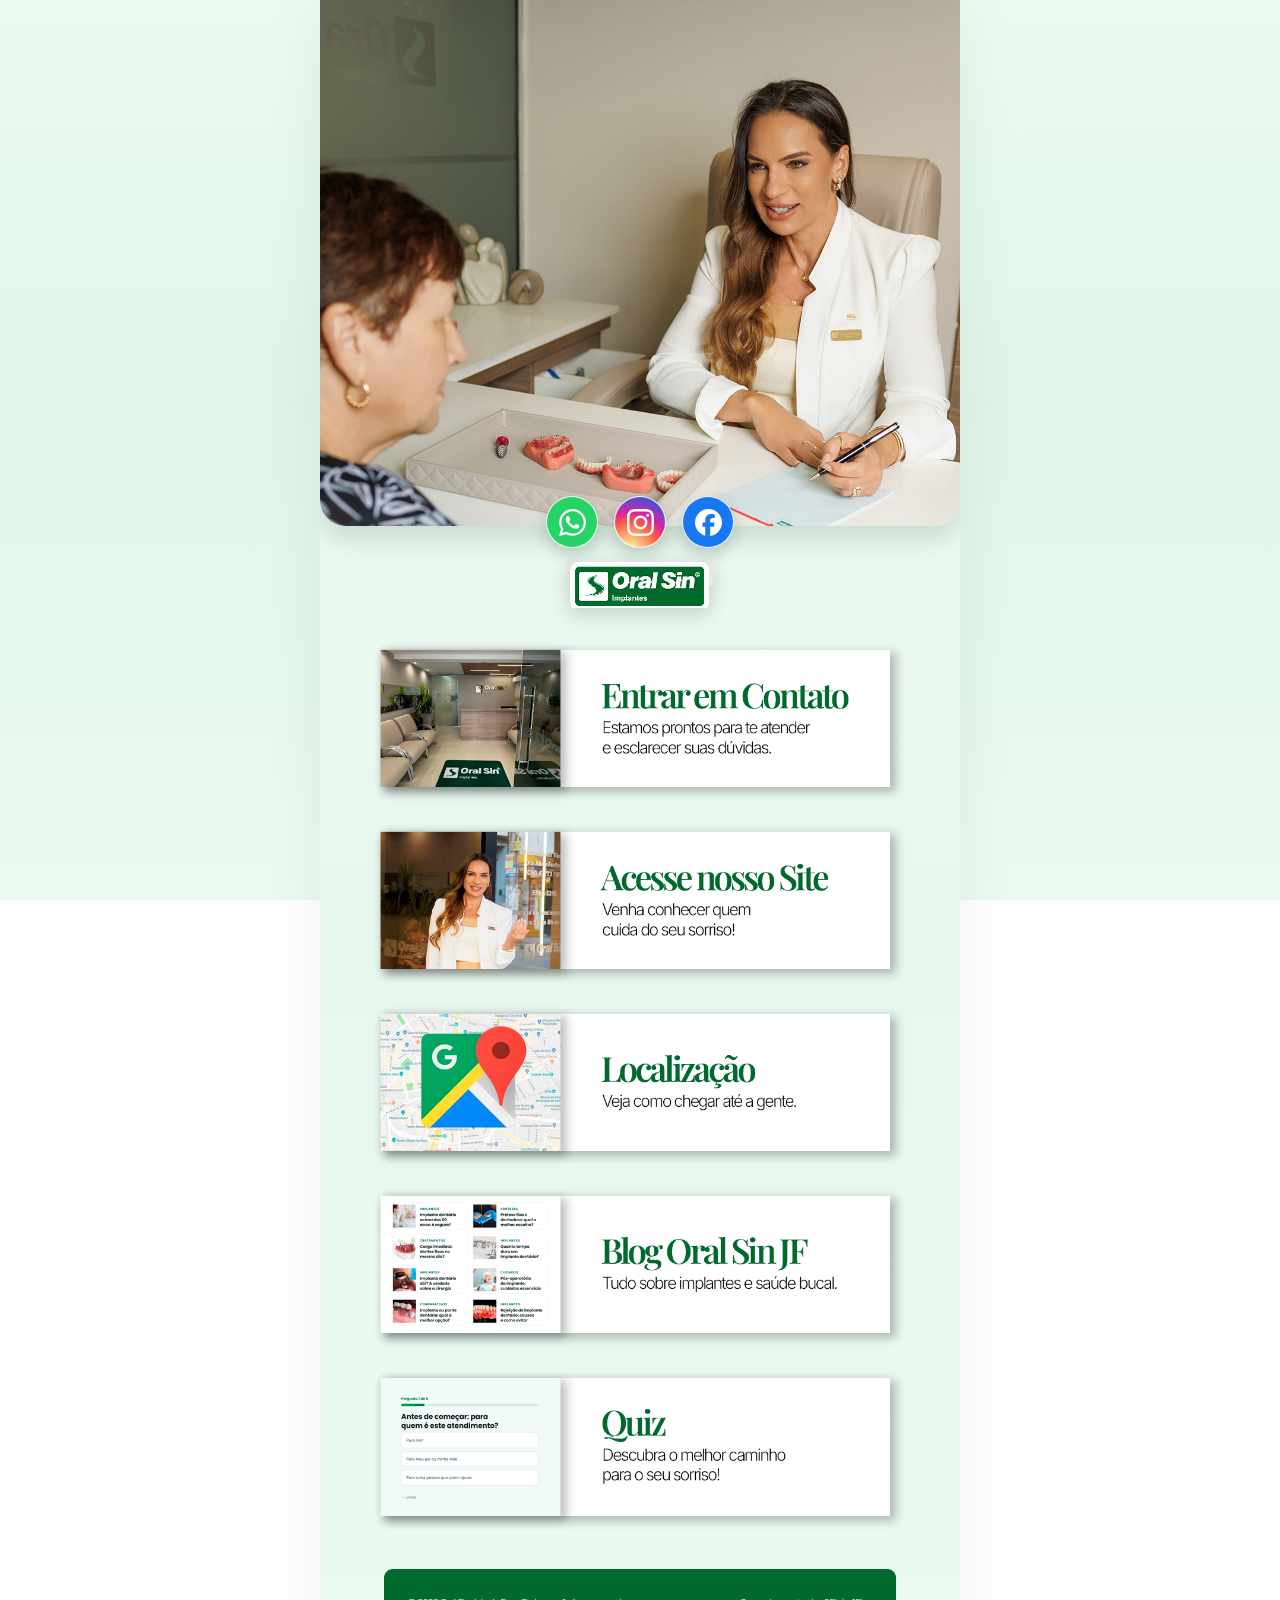
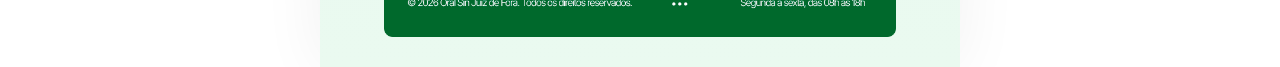
==== index.html @ c2d7e997 "Volta as animacoes ao esquema simples (so hover) - Remove fade-in do hero, entrada escalonada dos bo" ====
<!DOCTYPE html>
<html lang="pt-BR">
<head>
  <meta charset="UTF-8" />
  <meta name="viewport" content="width=device-width, initial-scale=1.0" />
  <title>Oral Sin Implantes · Juiz de Fora</title>
  <meta name="description" content="Oral Sin Implantes Juiz de Fora — entre em contato, conheça nosso site, localização, blog e faça o quiz do seu sorriso." />

  <!-- Open Graph / compartilhamento -->
  <meta property="og:title" content="Oral Sin Implantes · Juiz de Fora" />
  <meta property="og:description" content="Cuidamos do seu sorriso. Fale com a gente, conheça nosso trabalho e tire suas dúvidas sobre implantes." />
  <meta property="og:type" content="website" />
  <meta property="og:image" content="assets/hero.png" />

  <link rel="icon" href="assets/favicon.png" />
  <link rel="stylesheet" href="styles.css" />
</head>
<body>
  <div class="page">

    <!-- ===================== HERO ===================== -->
    <header class="hero">
      <div class="hero__media">
        <img class="hero__img" src="assets/hero-photo.png" alt="Oral Sin Implantes — Juiz de Fora" />
      </div>

      <!-- Barra: botões sociais ACIMA do logo -->
      <div class="hero__bar">
        <nav class="socials" aria-label="Redes sociais">
          <a class="soc soc--wa" href="#" target="_blank" rel="noopener" aria-label="WhatsApp">
            <svg viewBox="0 0 24 24" aria-hidden="true"><path d="M17.472 14.382c-.297-.149-1.758-.867-2.03-.967-.273-.099-.471-.148-.67.15-.197.297-.767.966-.94 1.164-.173.199-.347.223-.644.075-.297-.149-1.255-.463-2.39-1.475-.883-.788-1.48-1.761-1.653-2.059-.173-.297-.018-.458.13-.606.134-.133.298-.347.446-.52.149-.174.198-.298.298-.497.099-.198.05-.371-.025-.52-.075-.149-.669-1.612-.916-2.207-.242-.579-.487-.5-.669-.51-.173-.008-.371-.01-.57-.01-.198 0-.52.074-.792.372-.272.297-1.04 1.016-1.04 2.479 0 1.462 1.065 2.875 1.213 3.074.149.198 2.096 3.2 5.077 4.487.709.306 1.263.489 1.694.625.712.227 1.36.195 1.872.118.571-.085 1.758-.719 2.006-1.413.248-.694.248-1.289.173-1.413-.074-.124-.272-.198-.57-.347m-5.421 7.403h-.004a9.87 9.87 0 01-5.031-1.378l-.361-.214-3.741.982.998-3.648-.235-.374a9.86 9.86 0 01-1.51-5.26c.001-5.45 4.436-9.884 9.888-9.884 2.64 0 5.122 1.03 6.988 2.898a9.825 9.825 0 012.893 6.994c-.003 5.45-4.437 9.884-9.885 9.884m8.413-18.297A11.815 11.815 0 0012.05 0C5.495 0 .16 5.335.157 11.892c0 2.096.547 4.142 1.588 5.945L.057 24l6.305-1.654a11.882 11.882 0 005.683 1.448h.005c6.554 0 11.89-5.335 11.893-11.893a11.821 11.821 0 00-3.48-8.413Z"/></svg>
          </a>
          <a class="soc soc--ig" href="#" target="_blank" rel="noopener" aria-label="Instagram">
            <svg viewBox="0 0 24 24" aria-hidden="true"><path d="M12 2.163c3.204 0 3.584.012 4.85.07 3.252.148 4.771 1.691 4.919 4.919.058 1.265.069 1.645.069 4.849 0 3.205-.012 3.584-.069 4.849-.149 3.225-1.664 4.771-4.919 4.919-1.266.058-1.644.07-4.85.07-3.204 0-3.584-.012-4.849-.07-3.26-.149-4.771-1.699-4.919-4.92-.058-1.265-.07-1.644-.07-4.849 0-3.204.013-3.583.07-4.849.149-3.227 1.664-4.771 4.919-4.919 1.266-.057 1.645-.069 4.849-.069M12 0C8.741 0 8.333.014 7.053.072 2.695.272.273 2.69.073 7.052.014 8.333 0 8.741 0 12c0 3.259.014 3.668.072 4.948.2 4.358 2.618 6.78 6.98 6.98C8.333 23.986 8.741 24 12 24c3.259 0 3.668-.014 4.948-.072 4.354-.2 6.782-2.618 6.979-6.98.059-1.28.073-1.689.073-4.948 0-3.259-.014-3.667-.072-4.947-.196-4.354-2.617-6.78-6.979-6.98C15.668.014 15.259 0 12 0m0 5.838a6.162 6.162 0 100 12.324 6.162 6.162 0 000-12.324M12 16a4 4 0 110-8 4 4 0 010 8m6.406-11.845a1.44 1.44 0 100 2.881 1.44 1.44 0 000-2.881"/></svg>
          </a>
          <a class="soc soc--fb" href="#" target="_blank" rel="noopener" aria-label="Facebook">
            <svg viewBox="0 0 24 24" aria-hidden="true"><path d="M9.101 23.691v-7.98H6.627v-3.667h2.474v-1.58c0-4.085 1.848-5.978 5.858-5.978.401 0 .955.042 1.468.103a8.68 8.68 0 011.141.195v3.325a8.623 8.623 0 00-.653-.036 26.805 26.805 0 00-.733-.009c-.707 0-1.259.096-1.675.309a1.686 1.686 0 00-.679.622c-.258.42-.374.995-.374 1.752v1.297h3.919l-.386 2.103-.287 1.564h-3.246v8.245C19.396 23.238 24 18.179 24 12.044c0-6.627-5.373-12-12-12S0 5.417 0 12.044c0 5.628 3.874 10.35 9.101 11.647Z"/></svg>
          </a>
        </nav>

        <div class="brand">
          <img src="assets/logo.png" alt="Oral Sin Implantes" />
        </div>
      </div>
    </header>

    <!-- ===================== LINKS ===================== -->
    <main class="links">
      <a class="card" href="#" data-link="contato">
        <img src="assets/card-contato.png" alt="Entrar em Contato — estamos prontos para te atender e esclarecer suas dúvidas." />
      </a>

      <a class="card" href="#" data-link="site">
        <img src="assets/card-site.png" alt="Acesse nosso Site — venha conhecer quem cuida do seu sorriso!" />
      </a>

      <a class="card" href="#" data-link="localizacao">
        <img src="assets/card-localizacao.png" alt="Localização — veja como chegar até a gente." />
      </a>

      <a class="card" href="#" data-link="blog">
        <img src="assets/card-blog.png" alt="Blog Oral Sin JF — tudo sobre implantes e saúde bucal." />
      </a>

      <a class="card" href="#" data-link="quiz">
        <img src="assets/card-quiz.png" alt="Quiz — descubra o melhor caminho para o seu sorriso!" />
      </a>
    </main>

    <!-- ===================== RODAPÉ ===================== -->
    <footer class="footer">
      <img src="assets/footer.png" alt="© 2026 Oral Sin Juiz de Fora. Todos os direitos reservados. Segunda a sexta, das 08h às 18h." />
    </footer>

  </div>
</body>
</html>
---- styles.css ----
/* ============================================================
   Oral Sin Implantes · Juiz de Fora — Linktree
   Montado a partir das imagens exportadas do Photoshop (1080px).
   Barra inferior (sociais + logo) reconstruída em HTML.
   ============================================================ */

:root {
  --page-width: 640px;

  /* Proporções do layout original (1080px de referência) */
  --card-inset: 8.5%;    /* cards = 896/1080 */
  --footer-inset: 10%;   /* rodapé = 864/1080 */

  /* Marca */
  --green:       #12833f;
  --green-dark:  #0c6a31;

  /* Cores das redes */
  --wa: #25d366;
  --fb: #1877f2;

  --ease: cubic-bezier(.22, .7, .2, 1);
}

* { box-sizing: border-box; }
html, body { margin: 0; padding: 0; }
html { scroll-behavior: smooth; }

body {
  font-family: system-ui, -apple-system, Segoe UI, Roboto, sans-serif;
  background: linear-gradient(180deg, #eafaf0 0%, #dff5e7 45%, #eafaf0 100%);
  background-attachment: fixed;
  -webkit-font-smoothing: antialiased;
}

img { display: block; max-width: 100%; height: auto; }

.page {
  max-width: var(--page-width);
  margin: 0 auto;
  background: linear-gradient(180deg, #f2fbf5 0%, #e7f7ee 55%, #eafaf0 100%);
  min-height: 100vh;
  box-shadow: 0 0 60px rgba(0, 0, 0, 0.06);
  overflow: hidden;
}

/* ===================== HERO ===================== */
.hero { position: relative; }

.hero__media {
  line-height: 0;
  overflow: hidden;
  border-radius: 0 0 26px 26px;
  box-shadow: 0 12px 26px rgba(12, 60, 30, 0.16);
}
.hero__img { width: 100%; }

/* Barra: sociais acima do logo, subindo levemente sobre a foto */
.hero__bar {
  position: relative;
  z-index: 3;
  margin-top: -30px;
  display: flex;
  flex-direction: column;
  align-items: center;
  gap: 14px;
  padding: 0 22px 4px;
}

/* --- Botões sociais --- */
.socials { display: flex; gap: 16px; }
.soc {
  --sz: 52px;
  width: var(--sz);
  height: var(--sz);
  display: grid;
  place-items: center;
  border-radius: 50%;
  color: #fff;
  text-decoration: none;
  /* traçado branco fino e discreto */
  border: 1.5px solid rgba(255, 255, 255, 0.9);
  box-shadow: 0 6px 16px rgba(12, 60, 30, 0.22);
  transition: transform .25s var(--ease), box-shadow .25s var(--ease);
}
.soc svg { width: 54%; height: 54%; fill: currentColor; }

.soc--wa { background: var(--wa); }
.soc--fb { background: var(--fb); }
.soc--ig {
  background:
    radial-gradient(circle at 30% 107%, #fdf497 0%, #fdf497 5%, #fd5949 45%, #d6249f 60%, #285AEB 90%);
}
.soc:hover {
  transform: translateY(-4px) scale(1.08);
  box-shadow: 0 12px 22px rgba(12, 60, 30, 0.3);
}
.soc:active { transform: translateY(-1px) scale(1.03); }

/* --- Logo --- */
.brand { line-height: 0; }
.brand img {
  height: 46px;
  width: auto;
  filter: drop-shadow(0 5px 10px rgba(12, 60, 30, 0.22));
  transition: transform .3s var(--ease);
}
.brand:hover img { transform: translateY(-2px) scale(1.03); }

/* ===================== LINKS / CARDS ===================== */
.links {
  display: flex;
  flex-direction: column;
  gap: 22px;
  padding: 30px var(--card-inset) 26px;
}

.card {
  display: block;
  line-height: 0;
  border-radius: 16px;
  transition: transform .18s ease, filter .18s ease;
}
.card img { width: 100%; border-radius: 16px; }
.card:hover {
  transform: translateY(-3px);
  filter: drop-shadow(0 12px 22px rgba(18, 83, 40, 0.22));
}
.card:active { transform: translateY(-1px); }

/* ===================== RODAPÉ ===================== */
.footer {
  line-height: 0;
  padding: 12px var(--footer-inset) 30px;
}
.footer img { width: 100%; }

/* ===================== RESPONSIVO ===================== */
@media (max-width: 460px) {
  .links { gap: 16px; padding: 24px var(--card-inset) 20px; }
  .footer { padding: 8px var(--footer-inset) 22px; }
  .soc { --sz: 46px; }
  .socials { gap: 13px; }
  .brand img { height: 40px; }
  .hero__bar { margin-top: -24px; gap: 11px; }
}

/* ===================== ACESSIBILIDADE ===================== */
@media (prefers-reduced-motion: reduce) {
  *, *::before, *::after {
    animation: none !important;
    transition: none !important;
  }
}
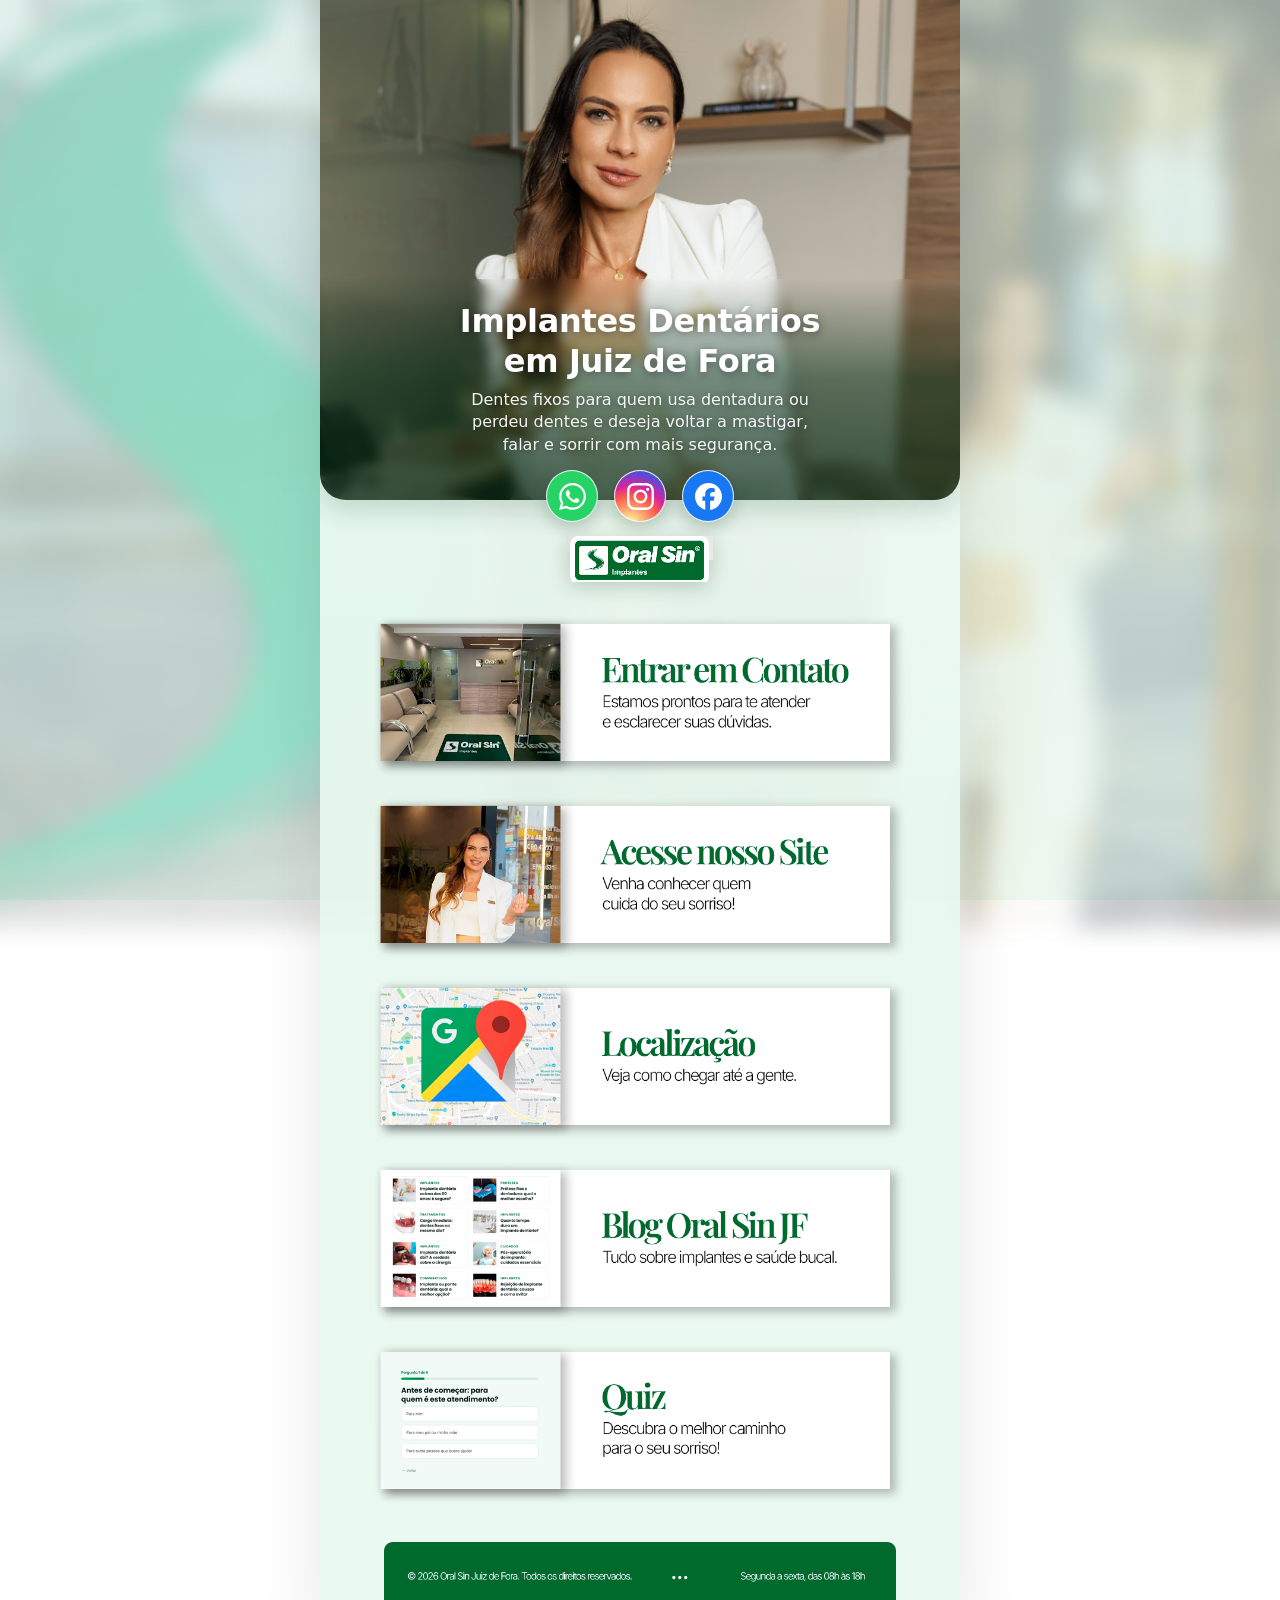
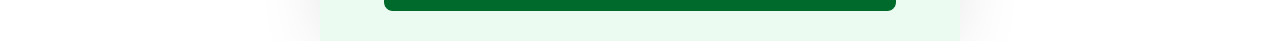
==== commit ceb398ac: "Trocar banner principal e adicionar título/subtítulo com fundo blur - Banner principal agora usa a f" ====
--- a/index.html
+++ b/index.html
@@ -21,7 +21,13 @@
     <!-- ===================== HERO ===================== -->
     <header class="hero">
       <div class="hero__media">
-        <img class="hero__img" src="assets/hero-photo.png" alt="Oral Sin Implantes — Juiz de Fora" />
+        <img class="hero__img" src="assets/4T7A7752.jpg" alt="Oral Sin Implantes — Juiz de Fora" />
+
+        <!-- Faixa com blur + opacidade: título e subtítulo -->
+        <div class="hero__overlay">
+          <h1 class="hero__title">Implantes Dentários<br />em Juiz de Fora</h1>
+          <p class="hero__subtitle">Dentes fixos para quem usa dentadura ou perdeu dentes e deseja voltar a mastigar, falar e sorrir com mais segurança.</p>
+        </div>
       </div>
 
       <!-- Barra: botões sociais ACIMA do logo -->
--- a/styles.css
+++ b/styles.css
@@ -27,20 +27,35 @@
 html { scroll-behavior: smooth; }
 
 body {
+  position: relative;
   font-family: system-ui, -apple-system, Segoe UI, Roboto, sans-serif;
   background: linear-gradient(180deg, #eafaf0 0%, #dff5e7 45%, #eafaf0 100%);
   background-attachment: fixed;
   -webkit-font-smoothing: antialiased;
 }
 
+/* Fundo com a foto da fachada — blur + opacidade */
+body::before {
+  content: "";
+  position: fixed;
+  inset: 0;
+  z-index: -1;
+  background: url("assets/4T7A7525.jpg") center / cover no-repeat;
+  filter: blur(12px);
+  opacity: 0.35;
+  transform: scale(1.06); /* evita bordas transparentes do blur */
+  pointer-events: none;
+}
+
 img { display: block; max-width: 100%; height: auto; }
 
 .page {
+  position: relative;
   max-width: var(--page-width);
   margin: 0 auto;
-  background: linear-gradient(180deg, #f2fbf5 0%, #e7f7ee 55%, #eafaf0 100%);
+  background: linear-gradient(180deg, rgba(242, 251, 245, 0.92) 0%, rgba(231, 247, 238, 0.92) 55%, rgba(234, 250, 240, 0.92) 100%);
   min-height: 100vh;
-  box-shadow: 0 0 60px rgba(0, 0, 0, 0.06);
+  box-shadow: 0 0 60px rgba(0, 0, 0, 0.10);
   overflow: hidden;
 }
 
@@ -48,12 +63,49 @@
 .hero { position: relative; }
 
 .hero__media {
+  position: relative;
   line-height: 0;
   overflow: hidden;
   border-radius: 0 0 26px 26px;
   box-shadow: 0 12px 26px rgba(12, 60, 30, 0.16);
 }
-.hero__img { width: 100%; }
+.hero__img {
+  width: 100%;
+  height: clamp(360px, 78vw, 500px);
+  object-fit: cover;
+  object-position: 50% 22%; /* mantém o rosto visível */
+}
+
+/* Faixa inferior com blur + opacidade sobre a foto */
+.hero__overlay {
+  position: absolute;
+  left: 0;
+  right: 0;
+  bottom: 0;
+  padding: 22px 26px 44px;
+  line-height: 1.25;
+  text-align: center;
+  color: #fff;
+  background: linear-gradient(180deg, rgba(9, 51, 26, 0) 0%, rgba(9, 51, 26, 0.55) 45%, rgba(7, 42, 21, 0.72) 100%);
+  -webkit-backdrop-filter: blur(6px);
+  backdrop-filter: blur(6px);
+}
+.hero__title {
+  margin: 0 0 8px;
+  font-size: clamp(1.5rem, 6.4vw, 2rem);
+  font-weight: 800;
+  letter-spacing: -0.01em;
+  text-shadow: 0 2px 10px rgba(0, 0, 0, 0.45);
+}
+.hero__subtitle {
+  margin: 0 auto;
+  max-width: 36ch;
+  font-size: clamp(0.86rem, 3.5vw, 1rem);
+  font-weight: 500;
+  line-height: 1.4;
+  color: rgba(255, 255, 255, 0.94);
+  text-shadow: 0 1px 6px rgba(0, 0, 0, 0.4);
+}
 
 /* Barra: sociais acima do logo, subindo levemente sobre a foto */
 .hero__bar {
@@ -143,6 +195,7 @@
   .socials { gap: 13px; }
   .brand img { height: 40px; }
   .hero__bar { margin-top: -24px; gap: 11px; }
+  .hero__overlay { padding: 18px 20px 40px; }
 }
 
 /* ===================== ACESSIBILIDADE ===================== */
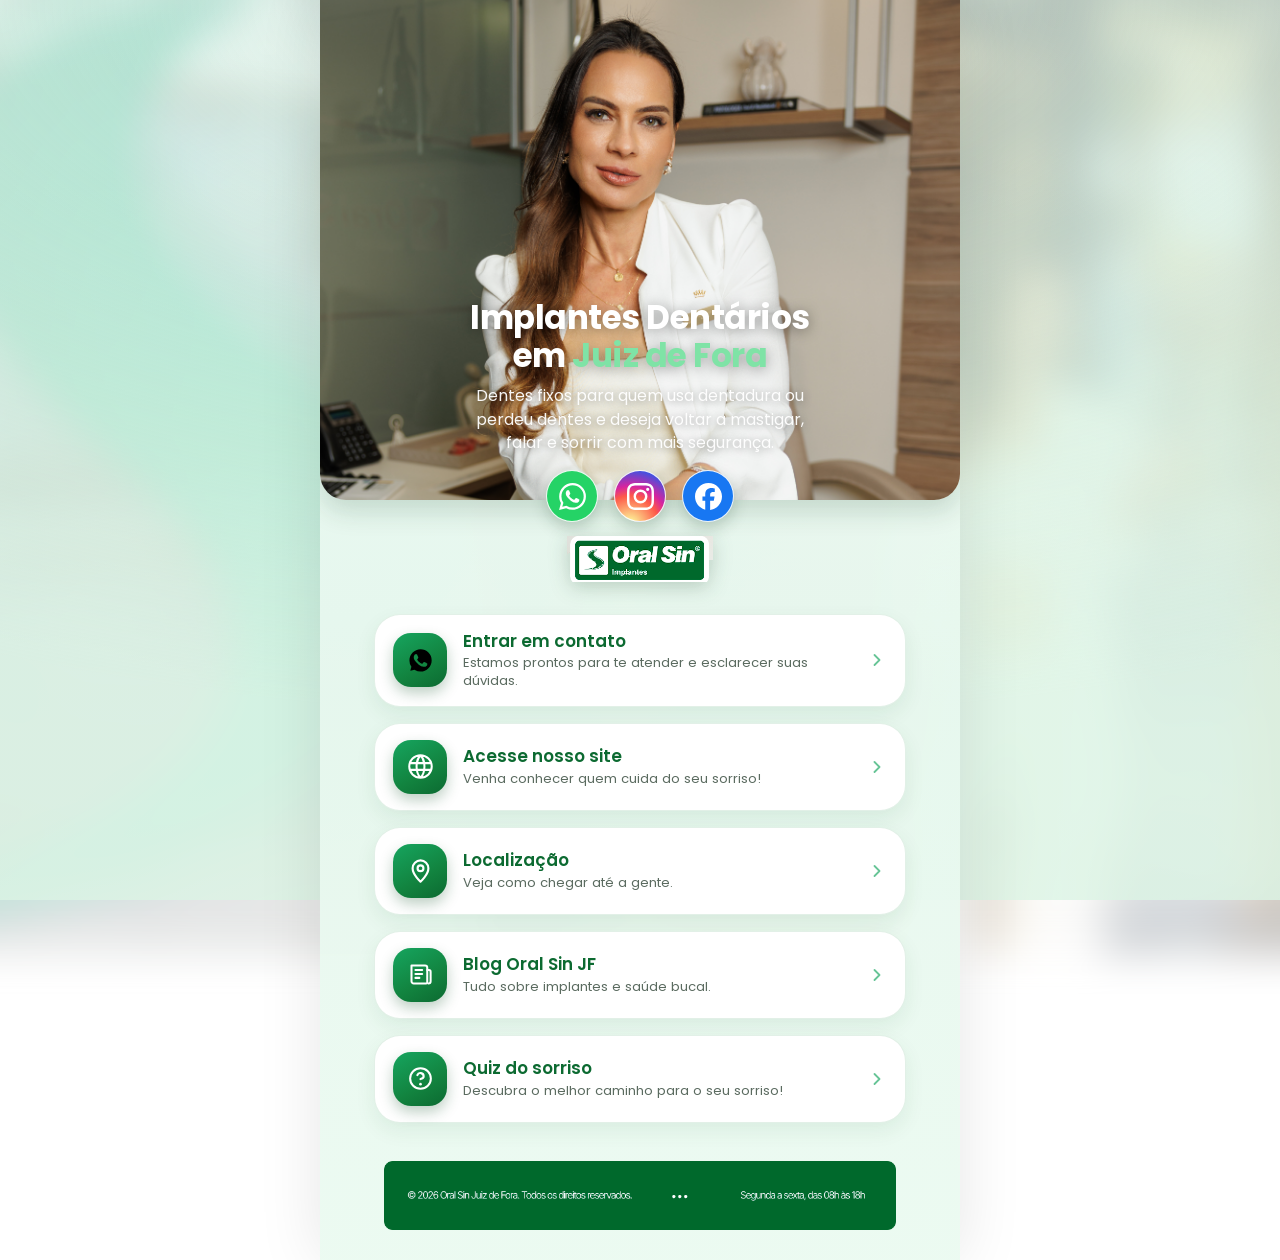
==== commit a8098d06: "Redesenhar cards nativos e refinar hero (blur leve, fonte Poppins, destaque) - Cards de links recons" ====
--- a/index.html
+++ b/index.html
@@ -13,6 +13,12 @@
   <meta property="og:image" content="assets/hero.png" />
 
   <link rel="icon" href="assets/favicon.png" />
+
+  <!-- Tipografia -->
+  <link rel="preconnect" href="https://fonts.googleapis.com" />
+  <link rel="preconnect" href="https://fonts.gstatic.com" crossorigin />
+  <link href="https://fonts.googleapis.com/css2?family=Poppins:wght@400;500;600;700;800&display=swap" rel="stylesheet" />
+
   <link rel="stylesheet" href="styles.css" />
 </head>
 <body>
@@ -25,7 +31,7 @@
 
         <!-- Faixa com blur + opacidade: título e subtítulo -->
         <div class="hero__overlay">
-          <h1 class="hero__title">Implantes Dentários<br />em Juiz de Fora</h1>
+          <h1 class="hero__title">Implantes Dentários<br />em <span class="hero__accent">Juiz de Fora</span></h1>
           <p class="hero__subtitle">Dentes fixos para quem usa dentadura ou perdeu dentes e deseja voltar a mastigar, falar e sorrir com mais segurança.</p>
         </div>
       </div>
@@ -33,7 +39,7 @@
       <!-- Barra: botões sociais ACIMA do logo -->
       <div class="hero__bar">
         <nav class="socials" aria-label="Redes sociais">
-          <a class="soc soc--wa" href="#" target="_blank" rel="noopener" aria-label="WhatsApp">
+          <a class="soc soc--wa" href="https://wa.me/553299818698?text=Ol%C3%A1!%20Quero%20agendar%20uma%20avalia%C3%A7%C3%A3o%20na%20unidade%20Centro." target="_blank" rel="noopener" aria-label="WhatsApp">
             <svg viewBox="0 0 24 24" aria-hidden="true"><path d="M17.472 14.382c-.297-.149-1.758-.867-2.03-.967-.273-.099-.471-.148-.67.15-.197.297-.767.966-.94 1.164-.173.199-.347.223-.644.075-.297-.149-1.255-.463-2.39-1.475-.883-.788-1.48-1.761-1.653-2.059-.173-.297-.018-.458.13-.606.134-.133.298-.347.446-.52.149-.174.198-.298.298-.497.099-.198.05-.371-.025-.52-.075-.149-.669-1.612-.916-2.207-.242-.579-.487-.5-.669-.51-.173-.008-.371-.01-.57-.01-.198 0-.52.074-.792.372-.272.297-1.04 1.016-1.04 2.479 0 1.462 1.065 2.875 1.213 3.074.149.198 2.096 3.2 5.077 4.487.709.306 1.263.489 1.694.625.712.227 1.36.195 1.872.118.571-.085 1.758-.719 2.006-1.413.248-.694.248-1.289.173-1.413-.074-.124-.272-.198-.57-.347m-5.421 7.403h-.004a9.87 9.87 0 01-5.031-1.378l-.361-.214-3.741.982.998-3.648-.235-.374a9.86 9.86 0 01-1.51-5.26c.001-5.45 4.436-9.884 9.888-9.884 2.64 0 5.122 1.03 6.988 2.898a9.825 9.825 0 012.893 6.994c-.003 5.45-4.437 9.884-9.885 9.884m8.413-18.297A11.815 11.815 0 0012.05 0C5.495 0 .16 5.335.157 11.892c0 2.096.547 4.142 1.588 5.945L.057 24l6.305-1.654a11.882 11.882 0 005.683 1.448h.005c6.554 0 11.89-5.335 11.893-11.893a11.821 11.821 0 00-3.48-8.413Z"/></svg>
           </a>
           <a class="soc soc--ig" href="#" target="_blank" rel="noopener" aria-label="Instagram">
@@ -52,24 +58,69 @@
 
     <!-- ===================== LINKS ===================== -->
     <main class="links">
-      <a class="card" href="#" data-link="contato">
-        <img src="assets/card-contato.png" alt="Entrar em Contato — estamos prontos para te atender e esclarecer suas dúvidas." />
+      <a class="card" href="https://wa.me/553299818698?text=Ol%C3%A1!%20Quero%20agendar%20uma%20avalia%C3%A7%C3%A3o%20na%20unidade%20Centro." target="_blank" rel="noopener" data-link="contato">
+        <span class="card__icon">
+          <svg viewBox="0 0 24 24" aria-hidden="true"><path d="M17.472 14.382c-.297-.149-1.758-.867-2.03-.967-.273-.099-.471-.148-.67.15-.197.297-.767.966-.94 1.164-.173.199-.347.223-.644.075-.297-.149-1.255-.463-2.39-1.475-.883-.788-1.48-1.761-1.653-2.059-.173-.297-.018-.458.13-.606.134-.133.298-.347.446-.52.149-.174.198-.298.298-.497.099-.198.05-.371-.025-.52-.075-.149-.669-1.612-.916-2.207-.242-.579-.487-.5-.669-.51-.173-.008-.371-.01-.57-.01-.198 0-.52.074-.792.372-.272.297-1.04 1.016-1.04 2.479 0 1.462 1.065 2.875 1.213 3.074.149.198 2.096 3.2 5.077 4.487.709.306 1.263.489 1.694.625.712.227 1.36.195 1.872.118.571-.085 1.758-.719 2.006-1.413.248-.694.248-1.289.173-1.413-.074-.124-.272-.198-.57-.347M12.05 21.785h-.004a9.87 9.87 0 01-5.031-1.378l-.361-.214-3.741.982.998-3.648-.235-.374a9.86 9.86 0 01-1.51-5.26c.001-5.45 4.436-9.884 9.888-9.884 2.64 0 5.122 1.03 6.988 2.898a9.825 9.825 0 012.893 6.994c-.003 5.45-4.437 9.884-9.885 9.884"/></svg>
+        </span>
+        <span class="card__text">
+          <span class="card__title">Entrar em contato</span>
+          <span class="card__desc">Estamos prontos para te atender e esclarecer suas dúvidas.</span>
+        </span>
+        <span class="card__arrow" aria-hidden="true">
+          <svg viewBox="0 0 24 24"><path d="M9 6l6 6-6 6" fill="none" stroke="currentColor" stroke-width="2.2" stroke-linecap="round" stroke-linejoin="round"/></svg>
+        </span>
       </a>
 
-      <a class="card" href="#" data-link="site">
-        <img src="assets/card-site.png" alt="Acesse nosso Site — venha conhecer quem cuida do seu sorriso!" />
+      <a class="card" href="https://www.oralsinjuizdefora.com.br/" target="_blank" rel="noopener" data-link="site">
+        <span class="card__icon">
+          <svg viewBox="0 0 24 24" aria-hidden="true"><path d="M12 2a10 10 0 100 20 10 10 0 000-20Zm0 0c2.5 2.5 3.5 6 3.5 10S14.5 19.5 12 22M12 2C9.5 4.5 8.5 8 8.5 12s1 7.5 3.5 10M2.5 9h19M2.5 15h19" fill="none" stroke="currentColor" stroke-width="1.8" stroke-linecap="round" stroke-linejoin="round"/></svg>
+        </span>
+        <span class="card__text">
+          <span class="card__title">Acesse nosso site</span>
+          <span class="card__desc">Venha conhecer quem cuida do seu sorriso!</span>
+        </span>
+        <span class="card__arrow" aria-hidden="true">
+          <svg viewBox="0 0 24 24"><path d="M9 6l6 6-6 6" fill="none" stroke="currentColor" stroke-width="2.2" stroke-linecap="round" stroke-linejoin="round"/></svg>
+        </span>
       </a>
 
-      <a class="card" href="#" data-link="localizacao">
-        <img src="assets/card-localizacao.png" alt="Localização — veja como chegar até a gente." />
+      <a class="card" href="https://www.google.com/maps/search/?api=1&query=Oral%20Sin%20Centro%2C%20R.%20Esp%C3%ADrito%20Santo%2C%20936%2C%20Juiz%20de%20Fora" target="_blank" rel="noopener" data-link="localizacao">
+        <span class="card__icon">
+          <svg viewBox="0 0 24 24" aria-hidden="true"><path d="M12 22s7-6.2 7-12a7 7 0 10-14 0c0 5.8 7 12 7 12Z" fill="none" stroke="currentColor" stroke-width="1.9" stroke-linejoin="round"/><circle cx="12" cy="10" r="2.6" fill="none" stroke="currentColor" stroke-width="1.9"/></svg>
+        </span>
+        <span class="card__text">
+          <span class="card__title">Localização</span>
+          <span class="card__desc">Veja como chegar até a gente.</span>
+        </span>
+        <span class="card__arrow" aria-hidden="true">
+          <svg viewBox="0 0 24 24"><path d="M9 6l6 6-6 6" fill="none" stroke="currentColor" stroke-width="2.2" stroke-linecap="round" stroke-linejoin="round"/></svg>
+        </span>
       </a>
 
-      <a class="card" href="#" data-link="blog">
-        <img src="assets/card-blog.png" alt="Blog Oral Sin JF — tudo sobre implantes e saúde bucal." />
+      <a class="card" href="https://www.oralsinjuizdefora.com.br/#blog" target="_blank" rel="noopener" data-link="blog">
+        <span class="card__icon">
+          <svg viewBox="0 0 24 24" aria-hidden="true"><path d="M5 4h11a2 2 0 012 2v13a1 1 0 01-1 1H6a2 2 0 01-2-2V4Z" fill="none" stroke="currentColor" stroke-width="1.8" stroke-linejoin="round"/><path d="M18 8h1.5A1.5 1.5 0 0121 9.5V18a2 2 0 01-2 2M7.5 8h6M7.5 11.5h6M7.5 15h3.5" fill="none" stroke="currentColor" stroke-width="1.8" stroke-linecap="round"/></svg>
+        </span>
+        <span class="card__text">
+          <span class="card__title">Blog Oral Sin JF</span>
+          <span class="card__desc">Tudo sobre implantes e saúde bucal.</span>
+        </span>
+        <span class="card__arrow" aria-hidden="true">
+          <svg viewBox="0 0 24 24"><path d="M9 6l6 6-6 6" fill="none" stroke="currentColor" stroke-width="2.2" stroke-linecap="round" stroke-linejoin="round"/></svg>
+        </span>
       </a>
 
-      <a class="card" href="#" data-link="quiz">
-        <img src="assets/card-quiz.png" alt="Quiz — descubra o melhor caminho para o seu sorriso!" />
+      <a class="card" href="https://www.oralsinjuizdefora.com.br/quiz" target="_blank" rel="noopener" data-link="quiz">
+        <span class="card__icon">
+          <svg viewBox="0 0 24 24" aria-hidden="true"><path d="M9.2 9a2.9 2.9 0 015.6 1c0 1.9-2.8 2.5-2.8 2.5" fill="none" stroke="currentColor" stroke-width="1.9" stroke-linecap="round" stroke-linejoin="round"/><circle cx="12" cy="17" r="1.15" fill="currentColor"/><circle cx="12" cy="12" r="9.2" fill="none" stroke="currentColor" stroke-width="1.8"/></svg>
+        </span>
+        <span class="card__text">
+          <span class="card__title">Quiz do sorriso</span>
+          <span class="card__desc">Descubra o melhor caminho para o seu sorriso!</span>
+        </span>
+        <span class="card__arrow" aria-hidden="true">
+          <svg viewBox="0 0 24 24"><path d="M9 6l6 6-6 6" fill="none" stroke="currentColor" stroke-width="2.2" stroke-linecap="round" stroke-linejoin="round"/></svg>
+        </span>
       </a>
     </main>
 
--- a/styles.css
+++ b/styles.css
@@ -14,6 +14,10 @@
   /* Marca */
   --green:       #12833f;
   --green-dark:  #0c6a31;
+  --green-bright:#16a55f;   /* verde do "S" da fachada */
+  --green-light: #7fe3a6;   /* destaque claro (Juiz de Fora) */
+
+  --font: "Poppins", system-ui, -apple-system, Segoe UI, Roboto, sans-serif;
 
   /* Cores das redes */
   --wa: #25d366;
@@ -28,22 +32,32 @@
 
 body {
   position: relative;
-  font-family: system-ui, -apple-system, Segoe UI, Roboto, sans-serif;
+  font-family: var(--font);
   background: linear-gradient(180deg, #eafaf0 0%, #dff5e7 45%, #eafaf0 100%);
   background-attachment: fixed;
   -webkit-font-smoothing: antialiased;
-}
-
-/* Fundo com a foto da fachada — blur + opacidade */
+  text-rendering: optimizeLegibility;
+}
+
+/* Fundo com a foto da fachada — blur leve e bem suave */
 body::before {
   content: "";
   position: fixed;
   inset: 0;
   z-index: -1;
   background: url("assets/4T7A7525.jpg") center / cover no-repeat;
-  filter: blur(12px);
-  opacity: 0.35;
-  transform: scale(1.06); /* evita bordas transparentes do blur */
+  filter: blur(18px) saturate(1.05);
+  opacity: 0.28;
+  transform: scale(1.12); /* evita bordas transparentes do blur */
+  pointer-events: none;
+}
+/* Véu esverdeado por cima do fundo para suavizar ainda mais */
+body::after {
+  content: "";
+  position: fixed;
+  inset: 0;
+  z-index: -1;
+  background: radial-gradient(120% 80% at 50% 0%, rgba(234, 250, 240, 0) 0%, rgba(223, 245, 231, 0.55) 70%, rgba(223, 245, 231, 0.8) 100%);
   pointer-events: none;
 }
 
@@ -76,35 +90,50 @@
   object-position: 50% 22%; /* mantém o rosto visível */
 }
 
-/* Faixa inferior com blur + opacidade sobre a foto */
+/* Faixa inferior sobre a foto */
 .hero__overlay {
   position: absolute;
   left: 0;
   right: 0;
   bottom: 0;
-  padding: 22px 26px 44px;
+  padding: 60px 26px 46px;
   line-height: 1.25;
   text-align: center;
   color: #fff;
-  background: linear-gradient(180deg, rgba(9, 51, 26, 0) 0%, rgba(9, 51, 26, 0.55) 45%, rgba(7, 42, 21, 0.72) 100%);
-  -webkit-backdrop-filter: blur(6px);
-  backdrop-filter: blur(6px);
+}
+/* Camada de blur leve + degradê, com borda superior desfeita por máscara */
+.hero__overlay::before {
+  content: "";
+  position: absolute;
+  inset: 0;
+  z-index: -1;
+  background: linear-gradient(180deg, rgba(8, 48, 25, 0) 0%, rgba(8, 48, 25, 0.35) 42%, rgba(6, 40, 20, 0.62) 100%);
+  -webkit-backdrop-filter: blur(3px);
+  backdrop-filter: blur(3px);
+  /* suaviza o topo do blur para não ter corte duro */
+  -webkit-mask-image: linear-gradient(180deg, transparent 0%, rgba(0,0,0,.35) 30%, #000 62%);
+  mask-image: linear-gradient(180deg, transparent 0%, rgba(0,0,0,.35) 30%, #000 62%);
 }
 .hero__title {
-  margin: 0 0 8px;
-  font-size: clamp(1.5rem, 6.4vw, 2rem);
-  font-weight: 800;
-  letter-spacing: -0.01em;
-  text-shadow: 0 2px 10px rgba(0, 0, 0, 0.45);
+  margin: 0 0 10px;
+  font-family: var(--font);
+  font-size: clamp(1.55rem, 6.6vw, 2.05rem);
+  font-weight: 700;
+  letter-spacing: -0.015em;
+  line-height: 1.15;
+  text-shadow: 0 2px 14px rgba(0, 0, 0, 0.4);
+}
+.hero__accent {
+  color: var(--green-light);
 }
 .hero__subtitle {
   margin: 0 auto;
-  max-width: 36ch;
+  max-width: 34ch;
   font-size: clamp(0.86rem, 3.5vw, 1rem);
-  font-weight: 500;
-  line-height: 1.4;
-  color: rgba(255, 255, 255, 0.94);
-  text-shadow: 0 1px 6px rgba(0, 0, 0, 0.4);
+  font-weight: 400;
+  line-height: 1.45;
+  color: rgba(255, 255, 255, 0.95);
+  text-shadow: 0 1px 8px rgba(0, 0, 0, 0.38);
 }
 
 /* Barra: sociais acima do logo, subindo levemente sobre a foto */
@@ -159,26 +188,77 @@
 }
 .brand:hover img { transform: translateY(-2px) scale(1.03); }
 
-/* ===================== LINKS / CARDS ===================== */
+/* ===================== LINKS / CARDS (nativos) ===================== */
 .links {
   display: flex;
   flex-direction: column;
-  gap: 22px;
-  padding: 30px var(--card-inset) 26px;
+  gap: 16px;
+  padding: 28px var(--card-inset) 26px;
 }
 
 .card {
-  display: block;
-  line-height: 0;
-  border-radius: 16px;
-  transition: transform .18s ease, filter .18s ease;
-}
-.card img { width: 100%; border-radius: 16px; }
+  display: flex;
+  align-items: center;
+  gap: 16px;
+  padding: 16px 18px;
+  text-decoration: none;
+  background: #fff;
+  border: 1px solid rgba(18, 131, 63, 0.12);
+  border-radius: 26px;
+  box-shadow: 0 8px 20px rgba(18, 83, 40, 0.08);
+  transition: transform .22s var(--ease), box-shadow .22s var(--ease), border-color .22s var(--ease);
+}
 .card:hover {
   transform: translateY(-3px);
-  filter: drop-shadow(0 12px 22px rgba(18, 83, 40, 0.22));
+  border-color: rgba(18, 131, 63, 0.28);
+  box-shadow: 0 14px 28px rgba(18, 83, 40, 0.16);
 }
 .card:active { transform: translateY(-1px); }
+
+/* Ícone em “pílula” verde arredondada */
+.card__icon {
+  flex: 0 0 auto;
+  width: 54px;
+  height: 54px;
+  display: grid;
+  place-items: center;
+  border-radius: 18px;
+  color: #fff;
+  background: linear-gradient(150deg, var(--green-bright) 0%, var(--green) 60%, var(--green-dark) 100%);
+  box-shadow: 0 6px 14px rgba(18, 83, 40, 0.28);
+}
+.card__icon svg { width: 27px; height: 27px; }
+
+/* Texto */
+.card__text {
+  flex: 1 1 auto;
+  min-width: 0;
+  display: flex;
+  flex-direction: column;
+  gap: 3px;
+}
+.card__title {
+  font-size: 1.06rem;
+  font-weight: 600;
+  color: var(--green-dark);
+  line-height: 1.2;
+}
+.card__desc {
+  font-size: 0.82rem;
+  font-weight: 400;
+  color: #5b6b60;
+  line-height: 1.35;
+}
+
+/* Seta */
+.card__arrow {
+  flex: 0 0 auto;
+  color: var(--green-bright);
+  opacity: 0.65;
+  transition: transform .22s var(--ease), opacity .22s var(--ease);
+}
+.card__arrow svg { width: 20px; height: 20px; display: block; }
+.card:hover .card__arrow { transform: translateX(3px); opacity: 1; }
 
 /* ===================== RODAPÉ ===================== */
 .footer {
@@ -189,13 +269,18 @@
 
 /* ===================== RESPONSIVO ===================== */
 @media (max-width: 460px) {
-  .links { gap: 16px; padding: 24px var(--card-inset) 20px; }
+  .links { gap: 13px; padding: 24px var(--card-inset) 20px; }
   .footer { padding: 8px var(--footer-inset) 22px; }
   .soc { --sz: 46px; }
   .socials { gap: 13px; }
   .brand img { height: 40px; }
   .hero__bar { margin-top: -24px; gap: 11px; }
-  .hero__overlay { padding: 18px 20px 40px; }
+  .hero__overlay { padding: 52px 20px 40px; }
+  .card { gap: 13px; padding: 14px 15px; border-radius: 22px; }
+  .card__icon { width: 48px; height: 48px; border-radius: 16px; }
+  .card__icon svg { width: 24px; height: 24px; }
+  .card__title { font-size: 1rem; }
+  .card__desc { font-size: 0.79rem; }
 }
 
 /* ===================== ACESSIBILIDADE ===================== */
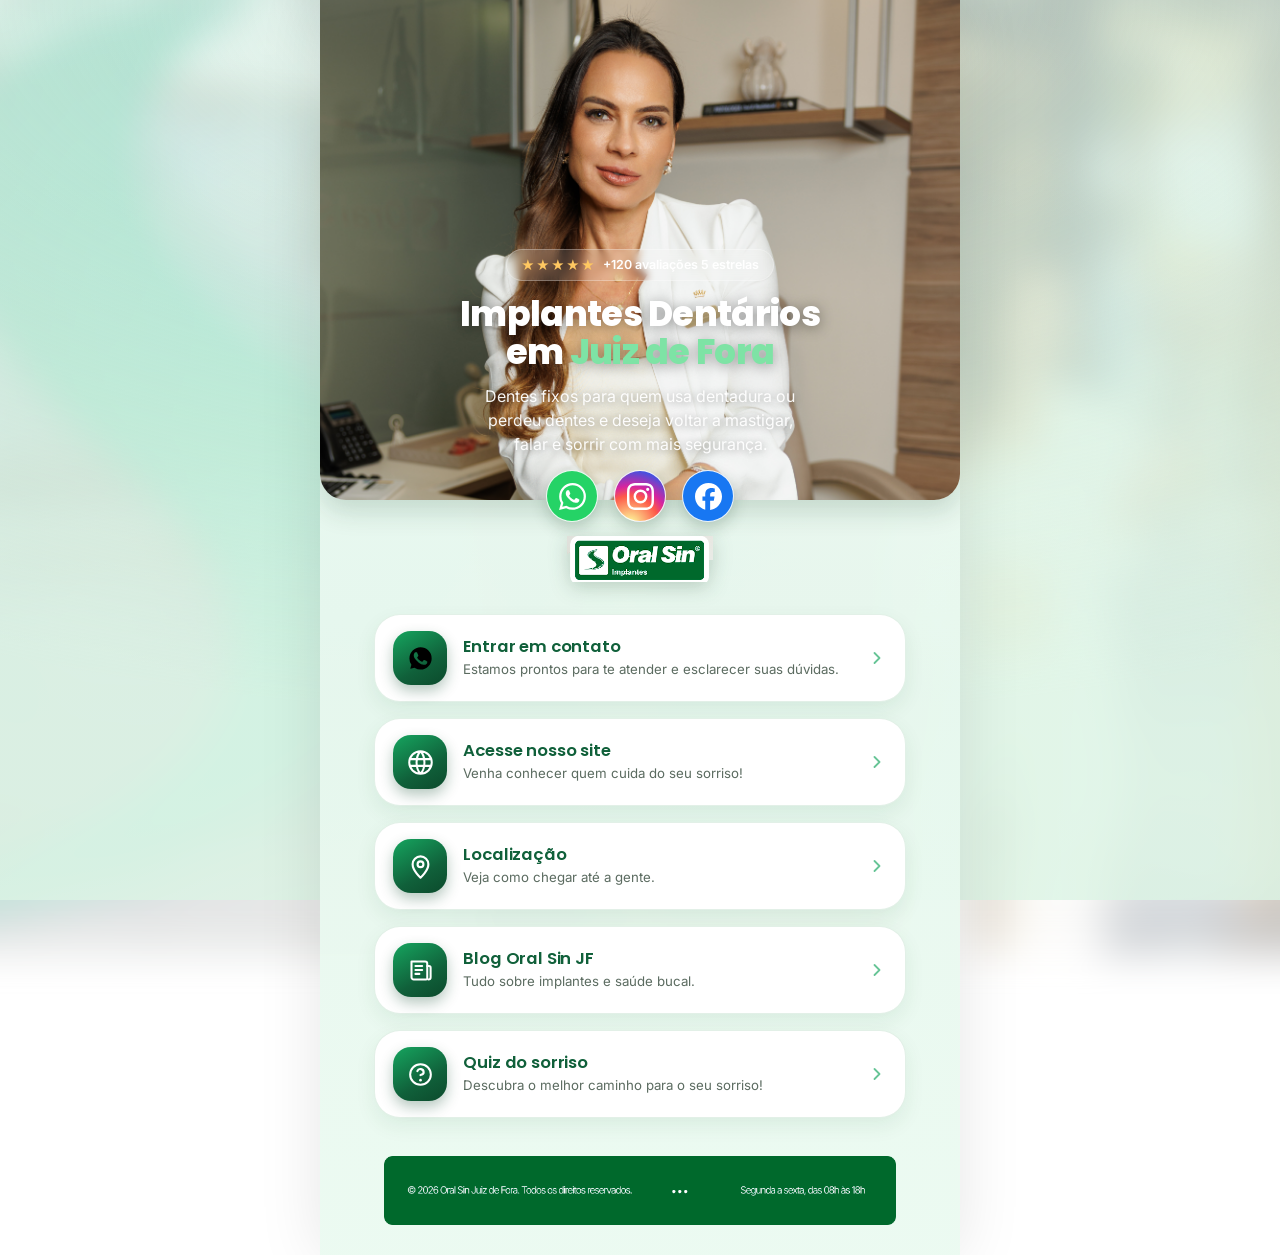
==== commit 5c61724e: "Alinhar bio à identidade oficial do site Oral Sin JF - Paleta ajustada ao verde da marca (#10603A) c" ====
--- a/index.html
+++ b/index.html
@@ -5,6 +5,7 @@
   <meta name="viewport" content="width=device-width, initial-scale=1.0" />
   <title>Oral Sin Implantes · Juiz de Fora</title>
   <meta name="description" content="Oral Sin Implantes Juiz de Fora — entre em contato, conheça nosso site, localização, blog e faça o quiz do seu sorriso." />
+  <meta name="theme-color" content="#10603A" />
 
   <!-- Open Graph / compartilhamento -->
   <meta property="og:title" content="Oral Sin Implantes · Juiz de Fora" />
@@ -14,10 +15,10 @@
 
   <link rel="icon" href="assets/favicon.png" />
 
-  <!-- Tipografia -->
+  <!-- Tipografia (mesma do site oficial) -->
   <link rel="preconnect" href="https://fonts.googleapis.com" />
   <link rel="preconnect" href="https://fonts.gstatic.com" crossorigin />
-  <link href="https://fonts.googleapis.com/css2?family=Poppins:wght@400;500;600;700;800&display=swap" rel="stylesheet" />
+  <link href="https://fonts.googleapis.com/css2?family=Poppins:ital,wght@0,500;0,600;0,700;0,800;1,800&family=Inter:wght@400;500;600&display=swap" rel="stylesheet" />
 
   <link rel="stylesheet" href="styles.css" />
 </head>
@@ -31,7 +32,8 @@
 
         <!-- Faixa com blur + opacidade: título e subtítulo -->
         <div class="hero__overlay">
-          <h1 class="hero__title">Implantes Dentários<br />em <span class="hero__accent">Juiz de Fora</span></h1>
+          <span class="hero__badge"><span class="stars">★★★★★</span> +120 avaliações 5 estrelas</span>
+          <h1 class="hero__title">Implantes Dentários<br />em <span class="hl">Juiz de Fora</span></h1>
           <p class="hero__subtitle">Dentes fixos para quem usa dentadura ou perdeu dentes e deseja voltar a mastigar, falar e sorrir com mais segurança.</p>
         </div>
       </div>
--- a/styles.css
+++ b/styles.css
@@ -11,13 +11,19 @@
   --card-inset: 8.5%;    /* cards = 896/1080 */
   --footer-inset: 10%;   /* rodapé = 864/1080 */
 
-  /* Marca */
-  --green:       #12833f;
-  --green-dark:  #0c6a31;
-  --green-bright:#16a55f;   /* verde do "S" da fachada */
-  --green-light: #7fe3a6;   /* destaque claro (Juiz de Fora) */
-
-  --font: "Poppins", system-ui, -apple-system, Segoe UI, Roboto, sans-serif;
+  /* Marca — mesma identidade do site oralsinjuizdefora.com.br */
+  --green:       #10603A;   /* verde principal (theme-color do site) */
+  --green-deep:  #0c4a2c;   /* verde escuro */
+  --green-dark:  #0c4a2c;
+  --green-logo:  #16a55f;   /* verde vivo do "S" */
+  --green-bright:#16a55f;
+  --green-light: #7ee3a5;   /* destaque claro (.hl sobre fundo escuro) */
+  --gold:        #ffc861;   /* estrelas */
+  --muted:       #5b6b60;
+
+  /* Tipografia (mesma do site) */
+  --font-head: "Poppins", system-ui, -apple-system, Segoe UI, Roboto, sans-serif;
+  --font-body: "Inter", system-ui, -apple-system, Segoe UI, Roboto, sans-serif;
 
   /* Cores das redes */
   --wa: #25d366;
@@ -32,7 +38,7 @@
 
 body {
   position: relative;
-  font-family: var(--font);
+  font-family: var(--font-body);
   background: linear-gradient(180deg, #eafaf0 0%, #dff5e7 45%, #eafaf0 100%);
   background-attachment: fixed;
   -webkit-font-smoothing: antialiased;
@@ -96,7 +102,7 @@
   left: 0;
   right: 0;
   bottom: 0;
-  padding: 60px 26px 46px;
+  padding: 78px 26px 44px;
   line-height: 1.25;
   text-align: center;
   color: #fff;
@@ -114,24 +120,47 @@
   -webkit-mask-image: linear-gradient(180deg, transparent 0%, rgba(0,0,0,.35) 30%, #000 62%);
   mask-image: linear-gradient(180deg, transparent 0%, rgba(0,0,0,.35) 30%, #000 62%);
 }
+/* Badge de avaliações (igual ao hero do site) */
+.hero__badge {
+  display: inline-flex;
+  align-items: center;
+  gap: 7px;
+  margin: 0 0 14px;
+  padding: 7px 14px;
+  font-family: var(--font-body);
+  font-size: 0.78rem;
+  font-weight: 600;
+  color: #fff;
+  background: rgba(255, 255, 255, 0.14);
+  border: 1px solid rgba(255, 255, 255, 0.28);
+  border-radius: 999px;
+  -webkit-backdrop-filter: blur(4px);
+  backdrop-filter: blur(4px);
+}
+.hero__badge .stars {
+  color: var(--gold);
+  letter-spacing: 1px;
+  font-size: 0.82rem;
+}
 .hero__title {
-  margin: 0 0 10px;
-  font-family: var(--font);
-  font-size: clamp(1.55rem, 6.6vw, 2.05rem);
-  font-weight: 700;
-  letter-spacing: -0.015em;
-  line-height: 1.15;
+  margin: 0 0 12px;
+  font-family: var(--font-head);
+  font-size: clamp(1.6rem, 6.8vw, 2.15rem);
+  font-weight: 800;
+  letter-spacing: -0.02em;
+  line-height: 1.12;
   text-shadow: 0 2px 14px rgba(0, 0, 0, 0.4);
 }
-.hero__accent {
+.hl {
   color: var(--green-light);
 }
 .hero__subtitle {
   margin: 0 auto;
   max-width: 34ch;
-  font-size: clamp(0.86rem, 3.5vw, 1rem);
+  font-family: var(--font-body);
+  font-size: clamp(0.87rem, 3.5vw, 1rem);
   font-weight: 400;
-  line-height: 1.45;
+  line-height: 1.5;
   color: rgba(255, 255, 255, 0.95);
   text-shadow: 0 1px 8px rgba(0, 0, 0, 0.38);
 }
@@ -224,8 +253,8 @@
   place-items: center;
   border-radius: 18px;
   color: #fff;
-  background: linear-gradient(150deg, var(--green-bright) 0%, var(--green) 60%, var(--green-dark) 100%);
-  box-shadow: 0 6px 14px rgba(18, 83, 40, 0.28);
+  background: linear-gradient(150deg, var(--green-logo) 0%, var(--green) 62%, var(--green-deep) 100%);
+  box-shadow: 0 6px 14px rgba(12, 74, 44, 0.30);
 }
 .card__icon svg { width: 27px; height: 27px; }
 
@@ -238,16 +267,19 @@
   gap: 3px;
 }
 .card__title {
-  font-size: 1.06rem;
+  font-family: var(--font-head);
+  font-size: 1.04rem;
   font-weight: 600;
-  color: var(--green-dark);
+  color: var(--green);
   line-height: 1.2;
+  letter-spacing: -0.01em;
 }
 .card__desc {
-  font-size: 0.82rem;
+  font-family: var(--font-body);
+  font-size: 0.83rem;
   font-weight: 400;
-  color: #5b6b60;
-  line-height: 1.35;
+  color: var(--muted);
+  line-height: 1.4;
 }
 
 /* Seta */
@@ -275,7 +307,7 @@
   .socials { gap: 13px; }
   .brand img { height: 40px; }
   .hero__bar { margin-top: -24px; gap: 11px; }
-  .hero__overlay { padding: 52px 20px 40px; }
+  .hero__overlay { padding: 68px 20px 38px; }
   .card { gap: 13px; padding: 14px 15px; border-radius: 22px; }
   .card__icon { width: 48px; height: 48px; border-radius: 16px; }
   .card__icon svg { width: 24px; height: 24px; }
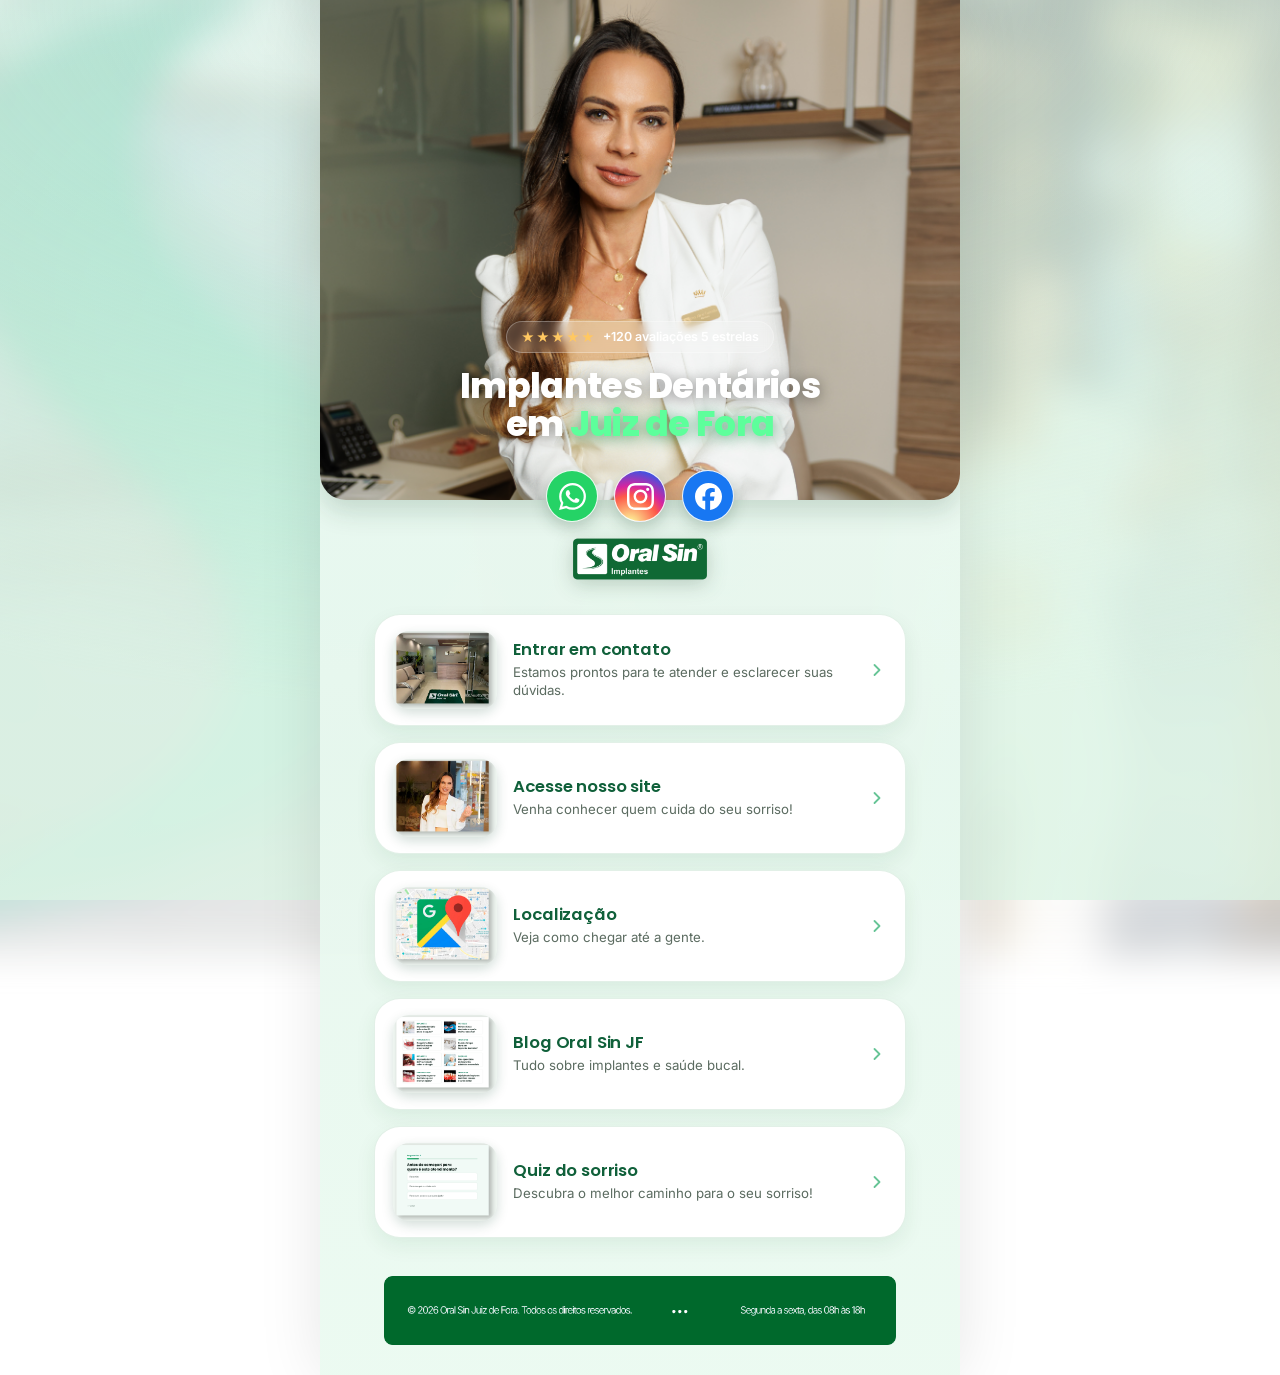
==== commit 98ef6fed: "Cards com foto-thumbnail, banner com fade preto e destaque verde forte - Removido o subtítulo do ban" ====
--- a/index.html
+++ b/index.html
@@ -30,11 +30,10 @@
       <div class="hero__media">
         <img class="hero__img" src="assets/4T7A7752.jpg" alt="Oral Sin Implantes — Juiz de Fora" />
 
-        <!-- Faixa com blur + opacidade: título e subtítulo -->
+        <!-- Faixa com fade preto leve para destacar o texto branco -->
         <div class="hero__overlay">
           <span class="hero__badge"><span class="stars">★★★★★</span> +120 avaliações 5 estrelas</span>
           <h1 class="hero__title">Implantes Dentários<br />em <span class="hl">Juiz de Fora</span></h1>
-          <p class="hero__subtitle">Dentes fixos para quem usa dentadura ou perdeu dentes e deseja voltar a mastigar, falar e sorrir com mais segurança.</p>
         </div>
       </div>
 
@@ -53,7 +52,7 @@
         </nav>
 
         <div class="brand">
-          <img src="assets/logo.png" alt="Oral Sin Implantes" />
+          <img src="assets/Logo oralsin.webp" alt="Oral Sin Implantes" onerror="this.onerror=null;this.src='assets/logo.png'" />
         </div>
       </div>
     </header>
@@ -61,8 +60,8 @@
     <!-- ===================== LINKS ===================== -->
     <main class="links">
       <a class="card" href="https://wa.me/553299818698?text=Ol%C3%A1!%20Quero%20agendar%20uma%20avalia%C3%A7%C3%A3o%20na%20unidade%20Centro." target="_blank" rel="noopener" data-link="contato">
-        <span class="card__icon">
-          <svg viewBox="0 0 24 24" aria-hidden="true"><path d="M17.472 14.382c-.297-.149-1.758-.867-2.03-.967-.273-.099-.471-.148-.67.15-.197.297-.767.966-.94 1.164-.173.199-.347.223-.644.075-.297-.149-1.255-.463-2.39-1.475-.883-.788-1.48-1.761-1.653-2.059-.173-.297-.018-.458.13-.606.134-.133.298-.347.446-.52.149-.174.198-.298.298-.497.099-.198.05-.371-.025-.52-.075-.149-.669-1.612-.916-2.207-.242-.579-.487-.5-.669-.51-.173-.008-.371-.01-.57-.01-.198 0-.52.074-.792.372-.272.297-1.04 1.016-1.04 2.479 0 1.462 1.065 2.875 1.213 3.074.149.198 2.096 3.2 5.077 4.487.709.306 1.263.489 1.694.625.712.227 1.36.195 1.872.118.571-.085 1.758-.719 2.006-1.413.248-.694.248-1.289.173-1.413-.074-.124-.272-.198-.57-.347M12.05 21.785h-.004a9.87 9.87 0 01-5.031-1.378l-.361-.214-3.741.982.998-3.648-.235-.374a9.86 9.86 0 01-1.51-5.26c.001-5.45 4.436-9.884 9.888-9.884 2.64 0 5.122 1.03 6.988 2.898a9.825 9.825 0 012.893 6.994c-.003 5.45-4.437 9.884-9.885 9.884"/></svg>
+        <span class="card__thumb">
+          <img src="assets/thumb-contato.png" alt="Recepção da Oral Sin Juiz de Fora" loading="lazy" />
         </span>
         <span class="card__text">
           <span class="card__title">Entrar em contato</span>
@@ -74,8 +73,8 @@
       </a>
 
       <a class="card" href="https://www.oralsinjuizdefora.com.br/" target="_blank" rel="noopener" data-link="site">
-        <span class="card__icon">
-          <svg viewBox="0 0 24 24" aria-hidden="true"><path d="M12 2a10 10 0 100 20 10 10 0 000-20Zm0 0c2.5 2.5 3.5 6 3.5 10S14.5 19.5 12 22M12 2C9.5 4.5 8.5 8 8.5 12s1 7.5 3.5 10M2.5 9h19M2.5 15h19" fill="none" stroke="currentColor" stroke-width="1.8" stroke-linecap="round" stroke-linejoin="round"/></svg>
+        <span class="card__thumb">
+          <img src="assets/thumb-site.png" alt="Especialista da Oral Sin na entrada da clínica" loading="lazy" />
         </span>
         <span class="card__text">
           <span class="card__title">Acesse nosso site</span>
@@ -87,8 +86,8 @@
       </a>
 
       <a class="card" href="https://www.google.com/maps/search/?api=1&query=Oral%20Sin%20Centro%2C%20R.%20Esp%C3%ADrito%20Santo%2C%20936%2C%20Juiz%20de%20Fora" target="_blank" rel="noopener" data-link="localizacao">
-        <span class="card__icon">
-          <svg viewBox="0 0 24 24" aria-hidden="true"><path d="M12 22s7-6.2 7-12a7 7 0 10-14 0c0 5.8 7 12 7 12Z" fill="none" stroke="currentColor" stroke-width="1.9" stroke-linejoin="round"/><circle cx="12" cy="10" r="2.6" fill="none" stroke="currentColor" stroke-width="1.9"/></svg>
+        <span class="card__thumb">
+          <img src="assets/thumb-localizacao.png" alt="Localização no Google Maps" loading="lazy" />
         </span>
         <span class="card__text">
           <span class="card__title">Localização</span>
@@ -100,8 +99,8 @@
       </a>
 
       <a class="card" href="https://www.oralsinjuizdefora.com.br/#blog" target="_blank" rel="noopener" data-link="blog">
-        <span class="card__icon">
-          <svg viewBox="0 0 24 24" aria-hidden="true"><path d="M5 4h11a2 2 0 012 2v13a1 1 0 01-1 1H6a2 2 0 01-2-2V4Z" fill="none" stroke="currentColor" stroke-width="1.8" stroke-linejoin="round"/><path d="M18 8h1.5A1.5 1.5 0 0121 9.5V18a2 2 0 01-2 2M7.5 8h6M7.5 11.5h6M7.5 15h3.5" fill="none" stroke="currentColor" stroke-width="1.8" stroke-linecap="round"/></svg>
+        <span class="card__thumb">
+          <img src="assets/thumb-blog.png" alt="Artigos do blog Oral Sin sobre implantes" loading="lazy" />
         </span>
         <span class="card__text">
           <span class="card__title">Blog Oral Sin JF</span>
@@ -113,8 +112,8 @@
       </a>
 
       <a class="card" href="https://www.oralsinjuizdefora.com.br/quiz" target="_blank" rel="noopener" data-link="quiz">
-        <span class="card__icon">
-          <svg viewBox="0 0 24 24" aria-hidden="true"><path d="M9.2 9a2.9 2.9 0 015.6 1c0 1.9-2.8 2.5-2.8 2.5" fill="none" stroke="currentColor" stroke-width="1.9" stroke-linecap="round" stroke-linejoin="round"/><circle cx="12" cy="17" r="1.15" fill="currentColor"/><circle cx="12" cy="12" r="9.2" fill="none" stroke="currentColor" stroke-width="1.8"/></svg>
+        <span class="card__thumb">
+          <img src="assets/thumb-quiz.png" alt="Quiz do sorriso Oral Sin" loading="lazy" />
         </span>
         <span class="card__text">
           <span class="card__title">Quiz do sorriso</span>
--- a/styles.css
+++ b/styles.css
@@ -17,7 +17,7 @@
   --green-dark:  #0c4a2c;
   --green-logo:  #16a55f;   /* verde vivo do "S" */
   --green-bright:#16a55f;
-  --green-light: #7ee3a5;   /* destaque claro (.hl sobre fundo escuro) */
+  --green-light: #5dff9b;   /* destaque bem claro e forte (.hl no banner) */
   --gold:        #ffc861;   /* estrelas */
   --muted:       #5b6b60;
 
@@ -107,18 +107,18 @@
   text-align: center;
   color: #fff;
 }
-/* Camada de blur leve + degradê, com borda superior desfeita por máscara */
+/* Fade preto leve + blur suave, com borda superior desfeita por máscara */
 .hero__overlay::before {
   content: "";
   position: absolute;
   inset: 0;
   z-index: -1;
-  background: linear-gradient(180deg, rgba(8, 48, 25, 0) 0%, rgba(8, 48, 25, 0.35) 42%, rgba(6, 40, 20, 0.62) 100%);
-  -webkit-backdrop-filter: blur(3px);
-  backdrop-filter: blur(3px);
+  background: linear-gradient(180deg, rgba(0, 0, 0, 0) 0%, rgba(0, 0, 0, 0.28) 45%, rgba(0, 0, 0, 0.52) 100%);
+  -webkit-backdrop-filter: blur(2px);
+  backdrop-filter: blur(2px);
   /* suaviza o topo do blur para não ter corte duro */
-  -webkit-mask-image: linear-gradient(180deg, transparent 0%, rgba(0,0,0,.35) 30%, #000 62%);
-  mask-image: linear-gradient(180deg, transparent 0%, rgba(0,0,0,.35) 30%, #000 62%);
+  -webkit-mask-image: linear-gradient(180deg, transparent 0%, rgba(0,0,0,.35) 28%, #000 60%);
+  mask-image: linear-gradient(180deg, transparent 0%, rgba(0,0,0,.35) 28%, #000 60%);
 }
 /* Badge de avaliações (igual ao hero do site) */
 .hero__badge {
@@ -153,6 +153,7 @@
 }
 .hl {
   color: var(--green-light);
+  text-shadow: 0 2px 16px rgba(46, 255, 140, 0.35), 0 2px 14px rgba(0, 0, 0, 0.35);
 }
 .hero__subtitle {
   margin: 0 auto;
@@ -244,19 +245,22 @@
 }
 .card:active { transform: translateY(-1px); }
 
-/* Ícone em “pílula” verde arredondada */
-.card__icon {
+/* Thumbnail (foto) em placeholder arredondado — proporção da referência */
+.card__thumb {
   flex: 0 0 auto;
-  width: 54px;
-  height: 54px;
-  display: grid;
-  place-items: center;
-  border-radius: 18px;
-  color: #fff;
-  background: linear-gradient(150deg, var(--green-logo) 0%, var(--green) 62%, var(--green-deep) 100%);
-  box-shadow: 0 6px 14px rgba(12, 74, 44, 0.30);
-}
-.card__icon svg { width: 27px; height: 27px; }
+  width: 104px;
+  height: 78px;
+  border-radius: 16px;
+  overflow: hidden;
+  background: #eef5f0;
+  box-shadow: 0 4px 12px rgba(12, 74, 44, 0.18);
+  line-height: 0;
+}
+.card__thumb img {
+  width: 100%;
+  height: 100%;
+  object-fit: cover;
+}
 
 /* Texto */
 .card__text {
@@ -308,9 +312,8 @@
   .brand img { height: 40px; }
   .hero__bar { margin-top: -24px; gap: 11px; }
   .hero__overlay { padding: 68px 20px 38px; }
-  .card { gap: 13px; padding: 14px 15px; border-radius: 22px; }
-  .card__icon { width: 48px; height: 48px; border-radius: 16px; }
-  .card__icon svg { width: 24px; height: 24px; }
+  .card { gap: 13px; padding: 12px 14px; border-radius: 22px; }
+  .card__thumb { width: 88px; height: 66px; border-radius: 14px; }
   .card__title { font-size: 1rem; }
   .card__desc { font-size: 0.79rem; }
 }
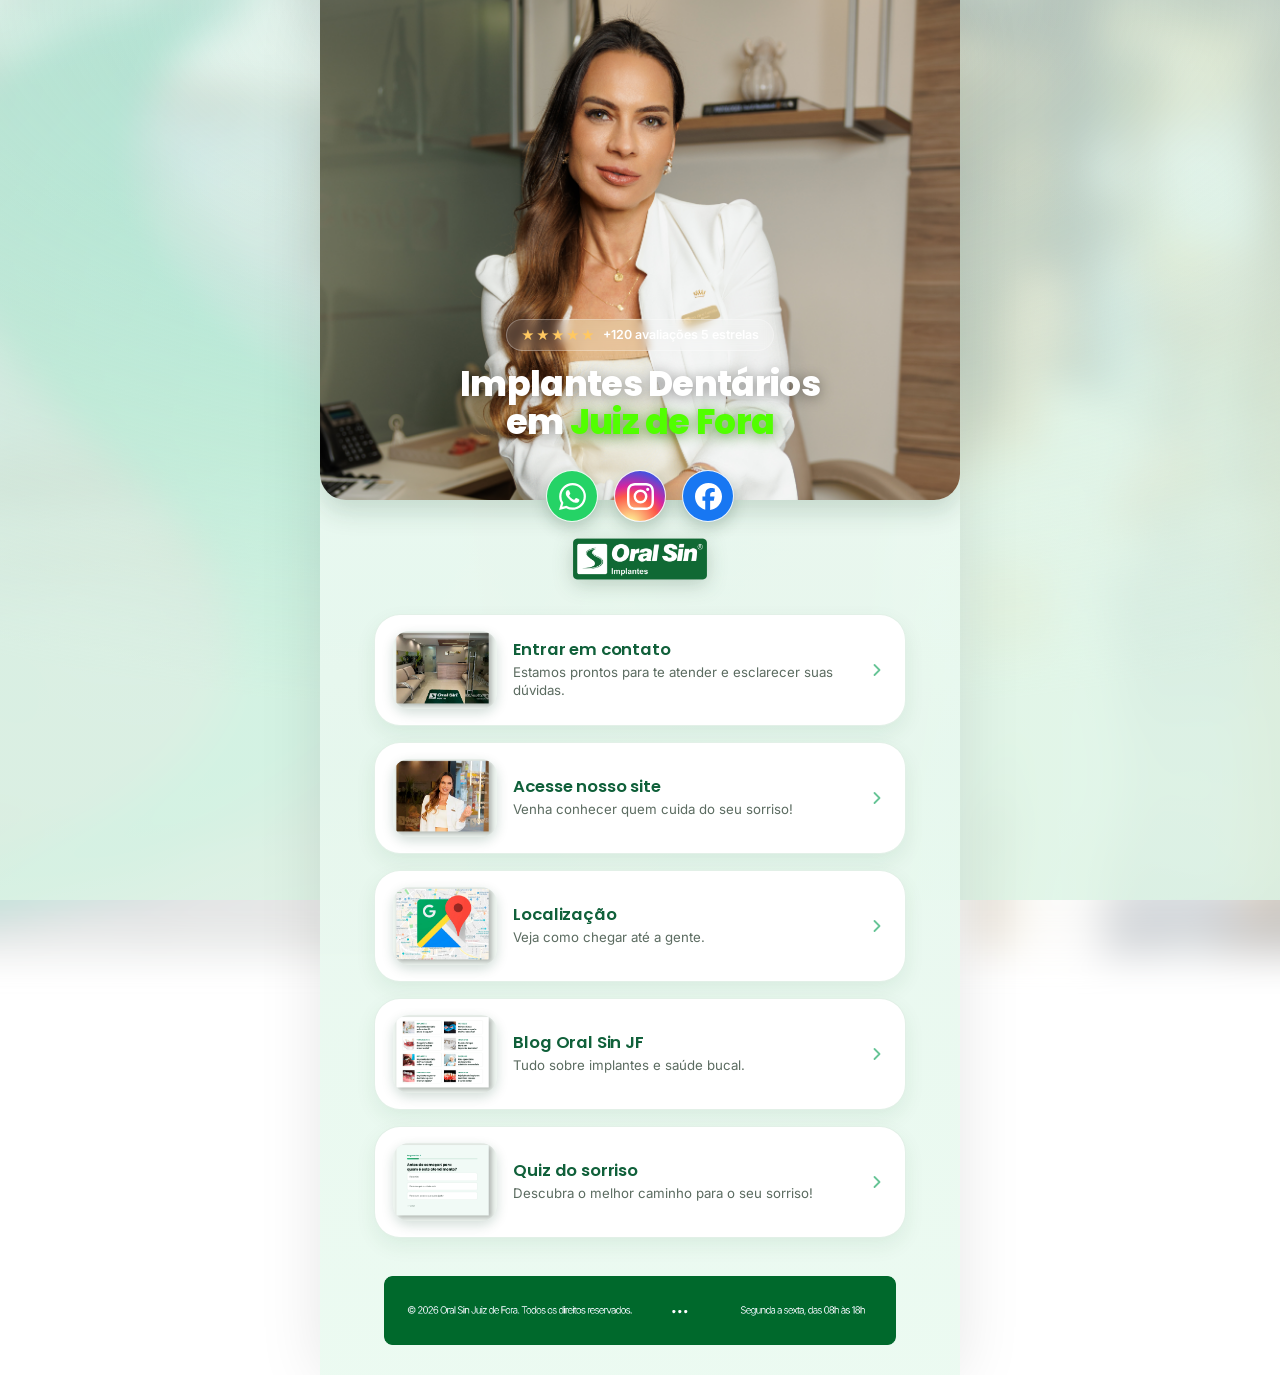
==== commit ed2573bc: "Adicionar links reais de Instagram e Facebook Co-Authored-By: Claude Opus 4.8 <noreply@anthropic.com" ====
--- a/index.html
+++ b/index.html
@@ -43,10 +43,10 @@
           <a class="soc soc--wa" href="https://wa.me/553299818698?text=Ol%C3%A1!%20Quero%20agendar%20uma%20avalia%C3%A7%C3%A3o%20na%20unidade%20Centro." target="_blank" rel="noopener" aria-label="WhatsApp">
             <svg viewBox="0 0 24 24" aria-hidden="true"><path d="M17.472 14.382c-.297-.149-1.758-.867-2.03-.967-.273-.099-.471-.148-.67.15-.197.297-.767.966-.94 1.164-.173.199-.347.223-.644.075-.297-.149-1.255-.463-2.39-1.475-.883-.788-1.48-1.761-1.653-2.059-.173-.297-.018-.458.13-.606.134-.133.298-.347.446-.52.149-.174.198-.298.298-.497.099-.198.05-.371-.025-.52-.075-.149-.669-1.612-.916-2.207-.242-.579-.487-.5-.669-.51-.173-.008-.371-.01-.57-.01-.198 0-.52.074-.792.372-.272.297-1.04 1.016-1.04 2.479 0 1.462 1.065 2.875 1.213 3.074.149.198 2.096 3.2 5.077 4.487.709.306 1.263.489 1.694.625.712.227 1.36.195 1.872.118.571-.085 1.758-.719 2.006-1.413.248-.694.248-1.289.173-1.413-.074-.124-.272-.198-.57-.347m-5.421 7.403h-.004a9.87 9.87 0 01-5.031-1.378l-.361-.214-3.741.982.998-3.648-.235-.374a9.86 9.86 0 01-1.51-5.26c.001-5.45 4.436-9.884 9.888-9.884 2.64 0 5.122 1.03 6.988 2.898a9.825 9.825 0 012.893 6.994c-.003 5.45-4.437 9.884-9.885 9.884m8.413-18.297A11.815 11.815 0 0012.05 0C5.495 0 .16 5.335.157 11.892c0 2.096.547 4.142 1.588 5.945L.057 24l6.305-1.654a11.882 11.882 0 005.683 1.448h.005c6.554 0 11.89-5.335 11.893-11.893a11.821 11.821 0 00-3.48-8.413Z"/></svg>
           </a>
-          <a class="soc soc--ig" href="#" target="_blank" rel="noopener" aria-label="Instagram">
+          <a class="soc soc--ig" href="https://www.instagram.com/oralsinjuizdefora/" target="_blank" rel="noopener" aria-label="Instagram">
             <svg viewBox="0 0 24 24" aria-hidden="true"><path d="M12 2.163c3.204 0 3.584.012 4.85.07 3.252.148 4.771 1.691 4.919 4.919.058 1.265.069 1.645.069 4.849 0 3.205-.012 3.584-.069 4.849-.149 3.225-1.664 4.771-4.919 4.919-1.266.058-1.644.07-4.85.07-3.204 0-3.584-.012-4.849-.07-3.26-.149-4.771-1.699-4.919-4.92-.058-1.265-.07-1.644-.07-4.849 0-3.204.013-3.583.07-4.849.149-3.227 1.664-4.771 4.919-4.919 1.266-.057 1.645-.069 4.849-.069M12 0C8.741 0 8.333.014 7.053.072 2.695.272.273 2.69.073 7.052.014 8.333 0 8.741 0 12c0 3.259.014 3.668.072 4.948.2 4.358 2.618 6.78 6.98 6.98C8.333 23.986 8.741 24 12 24c3.259 0 3.668-.014 4.948-.072 4.354-.2 6.782-2.618 6.979-6.98.059-1.28.073-1.689.073-4.948 0-3.259-.014-3.667-.072-4.947-.196-4.354-2.617-6.78-6.979-6.98C15.668.014 15.259 0 12 0m0 5.838a6.162 6.162 0 100 12.324 6.162 6.162 0 000-12.324M12 16a4 4 0 110-8 4 4 0 010 8m6.406-11.845a1.44 1.44 0 100 2.881 1.44 1.44 0 000-2.881"/></svg>
           </a>
-          <a class="soc soc--fb" href="#" target="_blank" rel="noopener" aria-label="Facebook">
+          <a class="soc soc--fb" href="https://www.facebook.com/oralsinjuizdefora" target="_blank" rel="noopener" aria-label="Facebook">
             <svg viewBox="0 0 24 24" aria-hidden="true"><path d="M9.101 23.691v-7.98H6.627v-3.667h2.474v-1.58c0-4.085 1.848-5.978 5.858-5.978.401 0 .955.042 1.468.103a8.68 8.68 0 011.141.195v3.325a8.623 8.623 0 00-.653-.036 26.805 26.805 0 00-.733-.009c-.707 0-1.259.096-1.675.309a1.686 1.686 0 00-.679.622c-.258.42-.374.995-.374 1.752v1.297h3.919l-.386 2.103-.287 1.564h-3.246v8.245C19.396 23.238 24 18.179 24 12.044c0-6.627-5.373-12-12-12S0 5.417 0 12.044c0 5.628 3.874 10.35 9.101 11.647Z"/></svg>
           </a>
         </nav>
--- a/styles.css
+++ b/styles.css
@@ -17,7 +17,7 @@
   --green-dark:  #0c4a2c;
   --green-logo:  #16a55f;   /* verde vivo do "S" */
   --green-bright:#16a55f;
-  --green-light: #5dff9b;   /* destaque bem claro e forte (.hl no banner) */
+  --green-light: #51ff00;   /* destaque verde forte (.hl no banner) */
   --gold:        #ffc861;   /* estrelas */
   --muted:       #5b6b60;
 
@@ -102,23 +102,23 @@
   left: 0;
   right: 0;
   bottom: 0;
-  padding: 78px 26px 44px;
+  padding: 130px 26px 46px;
   line-height: 1.25;
   text-align: center;
   color: #fff;
 }
-/* Fade preto leve + blur suave, com borda superior desfeita por máscara */
+/* Fade preto forte + blur suave, com borda superior desfeita por máscara */
 .hero__overlay::before {
   content: "";
   position: absolute;
   inset: 0;
   z-index: -1;
-  background: linear-gradient(180deg, rgba(0, 0, 0, 0) 0%, rgba(0, 0, 0, 0.28) 45%, rgba(0, 0, 0, 0.52) 100%);
-  -webkit-backdrop-filter: blur(2px);
-  backdrop-filter: blur(2px);
+  background: linear-gradient(180deg, rgba(0, 0, 0, 0) 0%, rgba(0, 0, 0, 0.30) 38%, rgba(0, 0, 0, 0.62) 72%, rgba(0, 0, 0, 0.78) 100%);
+  -webkit-backdrop-filter: blur(3px);
+  backdrop-filter: blur(3px);
   /* suaviza o topo do blur para não ter corte duro */
-  -webkit-mask-image: linear-gradient(180deg, transparent 0%, rgba(0,0,0,.35) 28%, #000 60%);
-  mask-image: linear-gradient(180deg, transparent 0%, rgba(0,0,0,.35) 28%, #000 60%);
+  -webkit-mask-image: linear-gradient(180deg, transparent 0%, rgba(0,0,0,.4) 24%, #000 52%);
+  mask-image: linear-gradient(180deg, transparent 0%, rgba(0,0,0,.4) 24%, #000 52%);
 }
 /* Badge de avaliações (igual ao hero do site) */
 .hero__badge {
@@ -153,7 +153,7 @@
 }
 .hl {
   color: var(--green-light);
-  text-shadow: 0 2px 16px rgba(46, 255, 140, 0.35), 0 2px 14px rgba(0, 0, 0, 0.35);
+  text-shadow: 0 2px 16px rgba(81, 255, 0, 0.35), 0 2px 14px rgba(0, 0, 0, 0.45);
 }
 .hero__subtitle {
   margin: 0 auto;
@@ -311,7 +311,7 @@
   .socials { gap: 13px; }
   .brand img { height: 40px; }
   .hero__bar { margin-top: -24px; gap: 11px; }
-  .hero__overlay { padding: 68px 20px 38px; }
+  .hero__overlay { padding: 108px 20px 40px; }
   .card { gap: 13px; padding: 12px 14px; border-radius: 22px; }
   .card__thumb { width: 88px; height: 66px; border-radius: 14px; }
   .card__title { font-size: 1rem; }
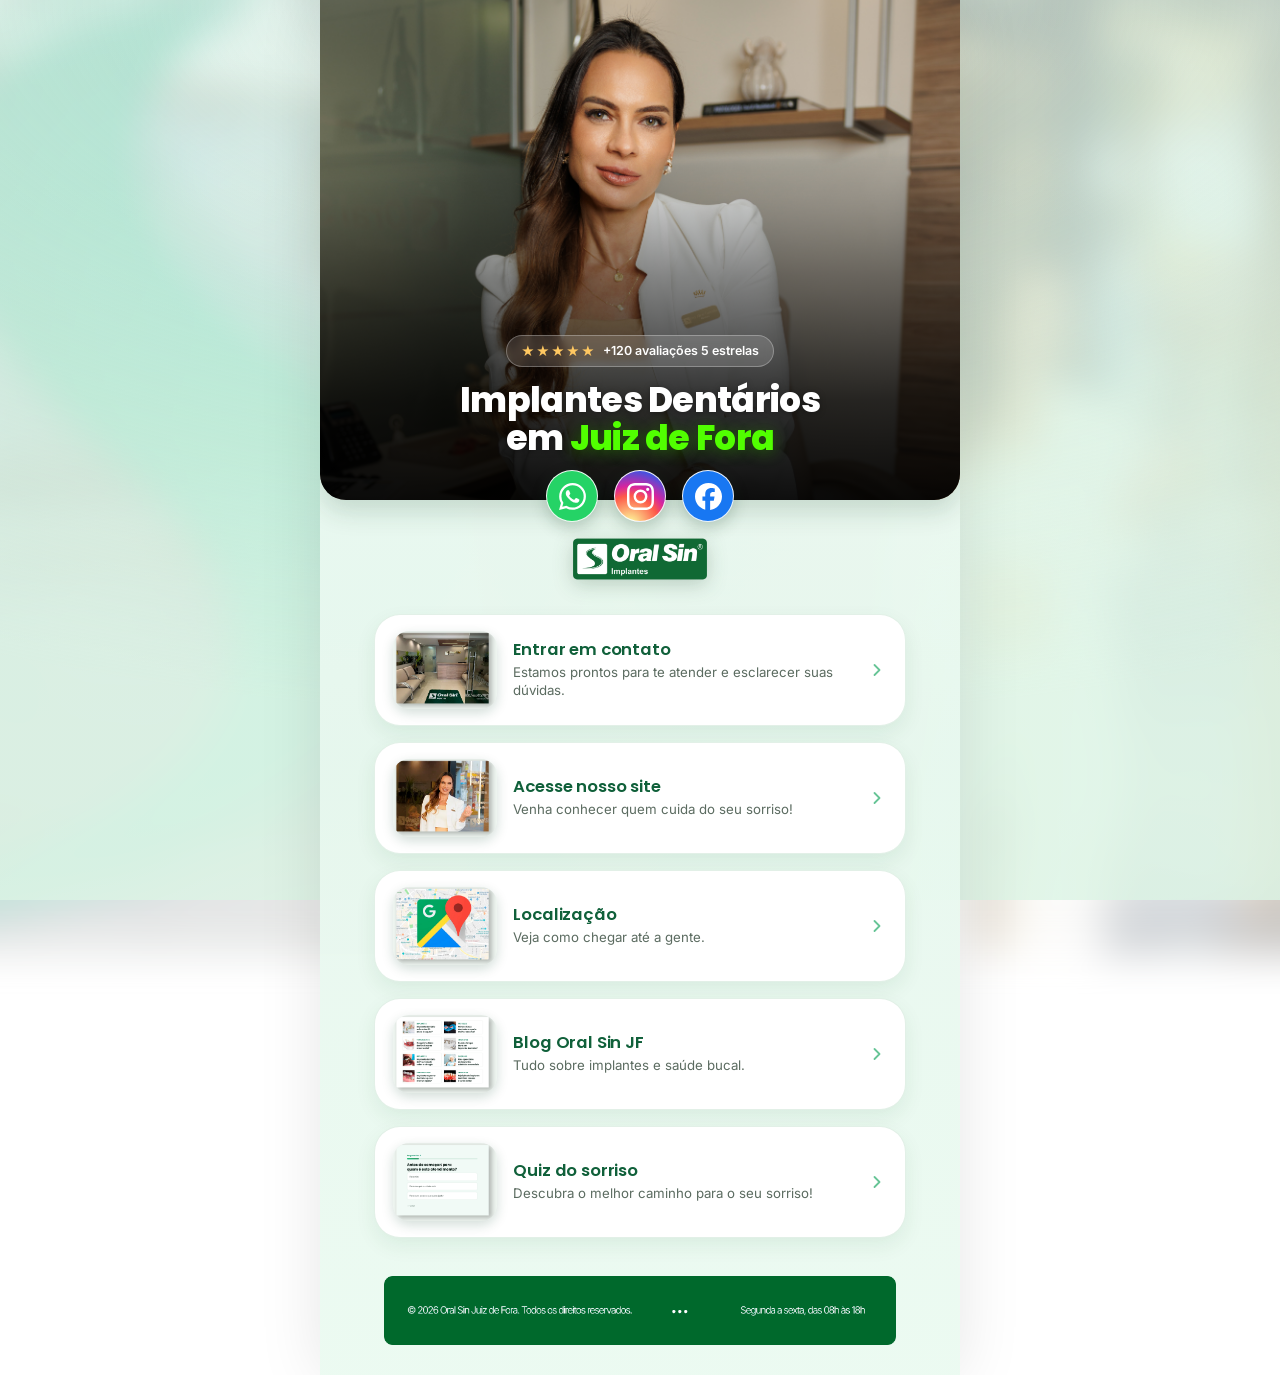
==== commit 6595da95: "Atualizar links do perfil Centro com UTMs - Site, Quiz e Blog com UTMs (bio-centro) e parametro unid" ====
--- a/index.html
+++ b/index.html
@@ -40,7 +40,7 @@
       <!-- Barra: botões sociais ACIMA do logo -->
       <div class="hero__bar">
         <nav class="socials" aria-label="Redes sociais">
-          <a class="soc soc--wa" href="https://wa.me/553299818698?text=Ol%C3%A1!%20Quero%20agendar%20uma%20avalia%C3%A7%C3%A3o%20na%20unidade%20Centro." target="_blank" rel="noopener" aria-label="WhatsApp">
+          <a class="soc soc--wa" href="https://wa.me/553299818698?text=Ol%C3%A1!%20Vim%20pela%20bio%20do%20Instagram%20e%20quero%20agendar%20um%20hor%C3%A1rio%20na%20unidade%20Centro." target="_blank" rel="noopener" aria-label="WhatsApp">
             <svg viewBox="0 0 24 24" aria-hidden="true"><path d="M17.472 14.382c-.297-.149-1.758-.867-2.03-.967-.273-.099-.471-.148-.67.15-.197.297-.767.966-.94 1.164-.173.199-.347.223-.644.075-.297-.149-1.255-.463-2.39-1.475-.883-.788-1.48-1.761-1.653-2.059-.173-.297-.018-.458.13-.606.134-.133.298-.347.446-.52.149-.174.198-.298.298-.497.099-.198.05-.371-.025-.52-.075-.149-.669-1.612-.916-2.207-.242-.579-.487-.5-.669-.51-.173-.008-.371-.01-.57-.01-.198 0-.52.074-.792.372-.272.297-1.04 1.016-1.04 2.479 0 1.462 1.065 2.875 1.213 3.074.149.198 2.096 3.2 5.077 4.487.709.306 1.263.489 1.694.625.712.227 1.36.195 1.872.118.571-.085 1.758-.719 2.006-1.413.248-.694.248-1.289.173-1.413-.074-.124-.272-.198-.57-.347m-5.421 7.403h-.004a9.87 9.87 0 01-5.031-1.378l-.361-.214-3.741.982.998-3.648-.235-.374a9.86 9.86 0 01-1.51-5.26c.001-5.45 4.436-9.884 9.888-9.884 2.64 0 5.122 1.03 6.988 2.898a9.825 9.825 0 012.893 6.994c-.003 5.45-4.437 9.884-9.885 9.884m8.413-18.297A11.815 11.815 0 0012.05 0C5.495 0 .16 5.335.157 11.892c0 2.096.547 4.142 1.588 5.945L.057 24l6.305-1.654a11.882 11.882 0 005.683 1.448h.005c6.554 0 11.89-5.335 11.893-11.893a11.821 11.821 0 00-3.48-8.413Z"/></svg>
           </a>
           <a class="soc soc--ig" href="https://www.instagram.com/oralsinjuizdefora/" target="_blank" rel="noopener" aria-label="Instagram">
@@ -59,7 +59,7 @@
 
     <!-- ===================== LINKS ===================== -->
     <main class="links">
-      <a class="card" href="https://wa.me/553299818698?text=Ol%C3%A1!%20Quero%20agendar%20uma%20avalia%C3%A7%C3%A3o%20na%20unidade%20Centro." target="_blank" rel="noopener" data-link="contato">
+      <a class="card" href="https://wa.me/553299818698?text=Ol%C3%A1!%20Vim%20pela%20bio%20do%20Instagram%20e%20quero%20agendar%20um%20hor%C3%A1rio%20na%20unidade%20Centro." target="_blank" rel="noopener" data-link="contato">
         <span class="card__thumb">
           <img src="assets/thumb-contato.png" alt="Recepção da Oral Sin Juiz de Fora" loading="lazy" />
         </span>
@@ -72,7 +72,7 @@
         </span>
       </a>
 
-      <a class="card" href="https://www.oralsinjuizdefora.com.br/" target="_blank" rel="noopener" data-link="site">
+      <a class="card" href="https://oralsinjuizdefora.com.br/?utm_source=instagram&utm_medium=bio&utm_campaign=bio-centro&utm_content=site&unidade=centro" target="_blank" rel="noopener" data-link="site">
         <span class="card__thumb">
           <img src="assets/thumb-site.png" alt="Especialista da Oral Sin na entrada da clínica" loading="lazy" />
         </span>
@@ -98,7 +98,7 @@
         </span>
       </a>
 
-      <a class="card" href="https://www.oralsinjuizdefora.com.br/#blog" target="_blank" rel="noopener" data-link="blog">
+      <a class="card" href="https://oralsinjuizdefora.com.br/?utm_source=instagram&utm_medium=bio&utm_campaign=bio-centro&utm_content=blog&unidade=centro#blog" target="_blank" rel="noopener" data-link="blog">
         <span class="card__thumb">
           <img src="assets/thumb-blog.png" alt="Artigos do blog Oral Sin sobre implantes" loading="lazy" />
         </span>
@@ -111,7 +111,7 @@
         </span>
       </a>
 
-      <a class="card" href="https://www.oralsinjuizdefora.com.br/quiz" target="_blank" rel="noopener" data-link="quiz">
+      <a class="card" href="https://oralsinjuizdefora.com.br/quiz?utm_source=instagram&utm_medium=bio&utm_campaign=bio-centro&utm_content=quiz&unidade=centro" target="_blank" rel="noopener" data-link="quiz">
         <span class="card__thumb">
           <img src="assets/thumb-quiz.png" alt="Quiz do sorriso Oral Sin" loading="lazy" />
         </span>
--- a/styles.css
+++ b/styles.css
@@ -96,29 +96,31 @@
   object-position: 50% 22%; /* mantém o rosto visível */
 }
 
-/* Faixa inferior sobre a foto */
+/* Fade preto na PRÓPRIA imagem do banner (scrim de baixo pra cima) */
+.hero__media::after {
+  content: "";
+  position: absolute;
+  inset: 0;
+  z-index: 1;
+  pointer-events: none;
+  background: linear-gradient(180deg,
+    rgba(0, 0, 0, 0) 30%,
+    rgba(0, 0, 0, 0.45) 55%,
+    rgba(0, 0, 0, 0.80) 80%,
+    rgba(0, 0, 0, 0.94) 100%);
+}
+
+/* Faixa inferior sobre a foto (texto acima do scrim) */
 .hero__overlay {
   position: absolute;
   left: 0;
   right: 0;
   bottom: 0;
-  padding: 130px 26px 46px;
+  z-index: 2;
+  padding: 96px 26px 30px;
   line-height: 1.25;
   text-align: center;
   color: #fff;
-}
-/* Fade preto forte + blur suave, com borda superior desfeita por máscara */
-.hero__overlay::before {
-  content: "";
-  position: absolute;
-  inset: 0;
-  z-index: -1;
-  background: linear-gradient(180deg, rgba(0, 0, 0, 0) 0%, rgba(0, 0, 0, 0.30) 38%, rgba(0, 0, 0, 0.62) 72%, rgba(0, 0, 0, 0.78) 100%);
-  -webkit-backdrop-filter: blur(3px);
-  backdrop-filter: blur(3px);
-  /* suaviza o topo do blur para não ter corte duro */
-  -webkit-mask-image: linear-gradient(180deg, transparent 0%, rgba(0,0,0,.4) 24%, #000 52%);
-  mask-image: linear-gradient(180deg, transparent 0%, rgba(0,0,0,.4) 24%, #000 52%);
 }
 /* Badge de avaliações (igual ao hero do site) */
 .hero__badge {
@@ -149,7 +151,7 @@
   font-weight: 800;
   letter-spacing: -0.02em;
   line-height: 1.12;
-  text-shadow: 0 2px 14px rgba(0, 0, 0, 0.4);
+  text-shadow: 0 1px 6px rgba(0, 0, 0, 0.35);
 }
 .hl {
   color: var(--green-light);
@@ -311,7 +313,7 @@
   .socials { gap: 13px; }
   .brand img { height: 40px; }
   .hero__bar { margin-top: -24px; gap: 11px; }
-  .hero__overlay { padding: 108px 20px 40px; }
+  .hero__overlay { padding: 82px 20px 26px; }
   .card { gap: 13px; padding: 12px 14px; border-radius: 22px; }
   .card__thumb { width: 88px; height: 66px; border-radius: 14px; }
   .card__title { font-size: 1rem; }
